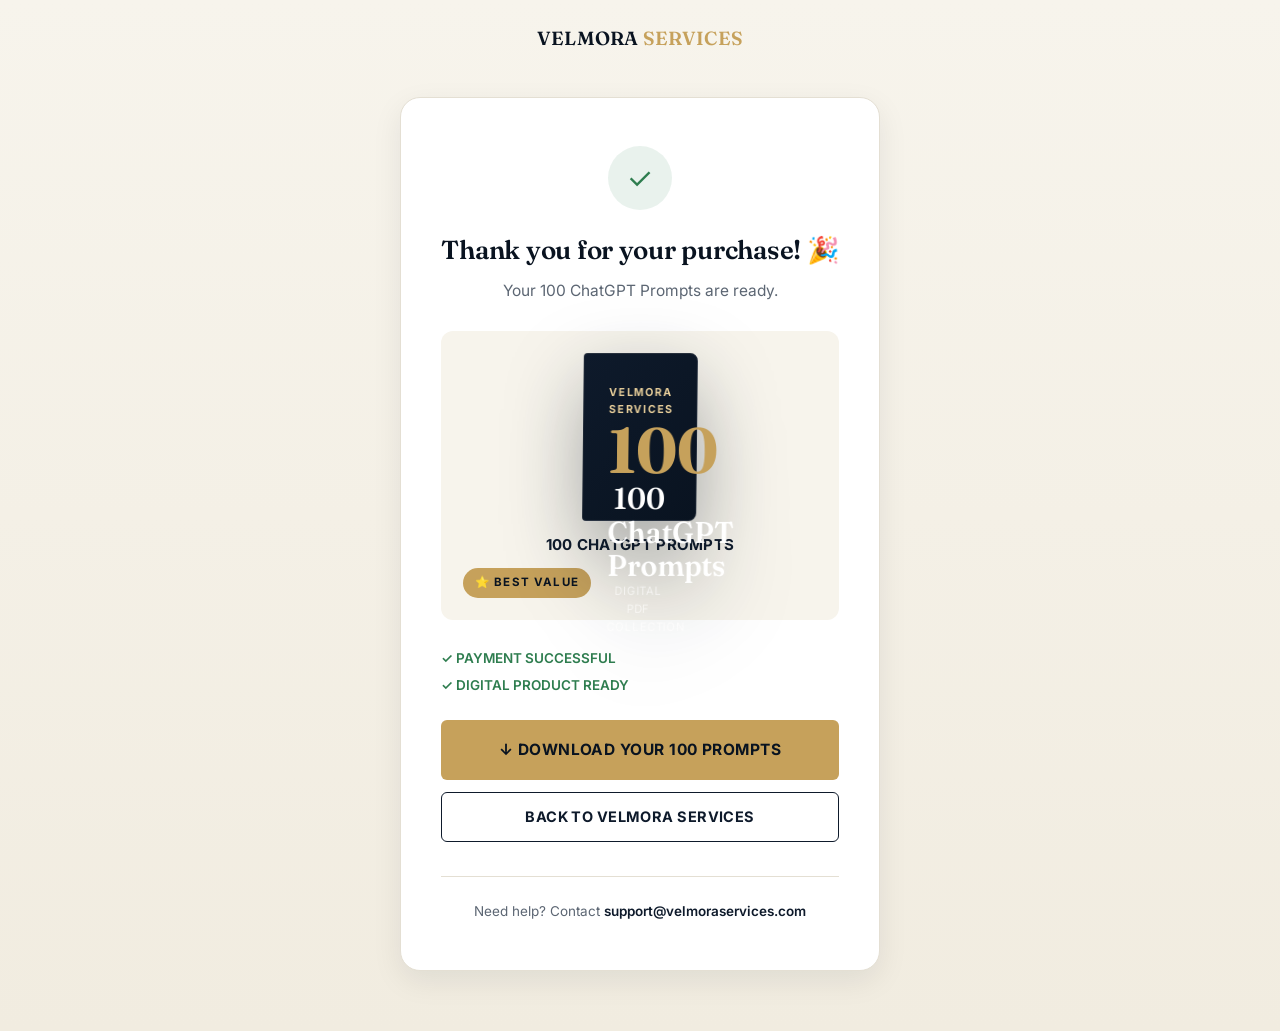
==== thankyou-100.html @ fbcaab59 "Add files via upload" ====
<!DOCTYPE html>
<html lang="en">
<head>
<meta charset="UTF-8">
<meta name="viewport" content="width=device-width, initial-scale=1.0">
<title>Thank You — 100 ChatGPT Prompts | Velmora Services</title>
<link rel="stylesheet" href="styles.css">
</head>
<body>
<div class="ty-wrap">
  <div class="ty-nav">
    <a href="index.html" class="logo">VELMORA <span>SERVICES</span></a>
  </div>
  <div class="ty-main">
    <div class="ty-card">
      <div class="ty-icon">✓</div>
      <h1>Thank you for your purchase! 🎉</h1>
      <p class="ty-sub">Your 100 ChatGPT Prompts are ready.</p>

      <div class="ty-product">
        <div data-book data-img="" data-title="100 ChatGPT Prompts" data-number="100"></div>
        <div class="ty-product-name">100 CHATGPT PROMPTS</div>
        <span class="p-badge gold">⭐ BEST VALUE</span>
      </div>

      <div class="ty-status">
        <div>✓ PAYMENT SUCCESSFUL</div>
        <div>✓ DIGITAL PRODUCT READY</div>
      </div>

      <a href="#" data-link="DOWNLOAD_100_URL" class="btn btn-gold btn-lg btn-block ty-download">↓ DOWNLOAD YOUR 100 PROMPTS</a>
      <a href="index.html" class="btn btn-outline btn-block ty-secondary">BACK TO VELMORA SERVICES</a>

      <div class="ty-support">
        Need help? Contact <a href="mailto:" data-support-mailto data-support-email></a>
      </div>
    </div>
  </div>
</div>

<script src="config.js"></script>
<script src="main.js"></script>
</body>
</html>
---- styles.css ----
@import url('https://fonts.googleapis.com/css2?family=Fraunces:opsz,wght@9..144,400;9..144,500;9..144,600;9..144,700&family=Inter:wght@400;500;600;700;800&display=swap');

:root{
  --navy: #0E1A2B;
  --navy-deep: #091320;
  --navy-soft: #16283F;
  --gold: #C6A15B;
  --gold-light: #E7CE9A;
  --cream: #F7F4EC;
  --white: #FFFFFF;
  --ink: #16202E;
  --ink-muted: #5C6673;
  --line: #E4DFD3;
  --success: #2E7D4F;
  --radius-s: 6px;
  --radius-m: 12px;
  --radius-l: 20px;
  --shadow-card: 0 10px 30px rgba(14,26,43,0.08);
  --shadow-card-hover: 0 18px 40px rgba(14,26,43,0.14);
  --shadow-deep: 0 24px 60px rgba(9,19,32,0.35);
}

*{box-sizing:border-box;}
html{scroll-behavior:smooth;}
body{
  margin:0;
  font-family:'Inter', -apple-system, BlinkMacSystemFont, sans-serif;
  color:var(--ink);
  background:var(--cream);
  line-height:1.55;
  -webkit-font-smoothing:antialiased;
}
img{max-width:100%;display:block;}
a{text-decoration:none;color:inherit;}
button{font-family:inherit;cursor:pointer;}
h1,h2,h3,h4{
  font-family:'Fraunces', serif;
  margin:0;
  color:var(--navy-deep);
  letter-spacing:-0.01em;
}
p{margin:0;}
.container{
  max-width:1180px;
  margin:0 auto;
  padding:0 24px;
}
.eyebrow{
  font-size:12.5px;
  font-weight:700;
  letter-spacing:0.14em;
  color:var(--gold);
}
.section{padding:96px 0;}
.section-tight{padding:56px 0;}
.section-title{
  font-size:clamp(28px,4vw,42px);
  font-weight:600;
  line-height:1.15;
}
.section-sub{
  color:var(--ink-muted);
  font-size:17px;
  max-width:560px;
  margin-top:14px;
}
.center{text-align:center;margin-left:auto;margin-right:auto;}

/* animations */
.reveal{opacity:0;transform:translateY(18px);transition:opacity .7s ease, transform .7s ease;}
.reveal.in{opacity:1;transform:translateY(0);}
@media (prefers-reduced-motion: reduce){
  .reveal{opacity:1;transform:none;transition:none;}
  html{scroll-behavior:auto;}
}

/* ============ ANNOUNCEMENT BAR ============ */
.announce{
  background:var(--navy-deep);
  color:var(--gold-light);
  text-align:center;
  font-size:13px;
  font-weight:600;
  letter-spacing:0.08em;
  padding:9px 16px;
}

/* ============ NAV ============ */
.nav{
  position:sticky;top:0;z-index:50;
  background:rgba(247,244,236,0.92);
  backdrop-filter:blur(10px);
  border-bottom:1px solid var(--line);
}
.nav-inner{
  max-width:1180px;margin:0 auto;padding:16px 24px;
  display:flex;align-items:center;justify-content:space-between;
}
.logo{
  font-family:'Fraunces',serif;
  font-weight:600;
  font-size:19px;
  color:var(--navy-deep);
  letter-spacing:0.01em;
}
.logo span{color:var(--gold);}
.nav-links{display:flex;gap:32px;list-style:none;margin:0;padding:0;}
.nav-links a{
  font-size:14.5px;font-weight:600;color:var(--navy);
  padding:6px 0;border-bottom:2px solid transparent;
  transition:border-color .2s ease, color .2s ease;
}
.nav-links a:hover{border-color:var(--gold);}
.btn{
  display:inline-flex;align-items:center;justify-content:center;gap:8px;
  padding:13px 26px;border-radius:var(--radius-s);
  font-weight:700;font-size:14.5px;letter-spacing:0.03em;
  border:1px solid transparent;transition:transform .15s ease, box-shadow .2s ease, background .2s ease;
}
.btn:active{transform:translateY(1px);}
.btn-gold{background:var(--gold);color:var(--navy-deep);}
.btn-gold:hover{background:var(--gold-light);box-shadow:0 8px 22px rgba(198,161,91,0.4);}
.btn-navy{background:var(--navy);color:var(--white);}
.btn-navy:hover{background:var(--navy-soft);}
.btn-outline{background:transparent;border-color:var(--navy);color:var(--navy);}
.btn-outline:hover{background:var(--navy);color:var(--white);}
.btn-block{width:100%;}
.btn-lg{padding:17px 30px;font-size:15.5px;}
.hamburger{display:none;flex-direction:column;gap:5px;background:none;border:none;padding:6px;}
.hamburger span{width:24px;height:2px;background:var(--navy);display:block;}
.mobile-menu{
  display:none;flex-direction:column;gap:2px;
  background:var(--white);border-top:1px solid var(--line);
  padding:8px 24px 18px;
}
.mobile-menu.open{display:flex;}
.mobile-menu a{padding:12px 0;font-weight:600;border-bottom:1px solid var(--line);}

/* ============ HERO ============ */
.hero{
  background:linear-gradient(180deg, var(--cream) 0%, var(--cream) 60%, #F1ECE0 100%);
  padding:72px 0 40px;
  overflow:hidden;
}
.hero-grid{
  display:grid;grid-template-columns:1.05fr 0.95fr;gap:60px;align-items:center;
}
.hero-label{font-size:13px;font-weight:700;letter-spacing:0.14em;color:var(--gold);margin-bottom:18px;}
.hero h1{
  font-size:clamp(34px,5.2vw,58px);
  font-weight:700;
  line-height:1.05;
}
.hero-sub{
  margin-top:20px;font-size:17.5px;color:var(--ink-muted);max-width:480px;
}
.hero-tags{
  margin-top:20px;font-size:12.5px;font-weight:700;letter-spacing:0.12em;color:var(--navy);
}
.hero-tags span{color:var(--line);margin:0 8px;}
.hero-ctas{display:flex;gap:14px;margin-top:32px;flex-wrap:wrap;}

.book-stage{
  position:relative;display:flex;justify-content:center;align-items:center;
  perspective:1400px;
}
.book{
  width:280px;height:392px;position:relative;
  transform:rotateY(-18deg) rotateX(2deg);
  transform-style:preserve-3d;
  filter:drop-shadow(0 30px 40px rgba(9,19,32,0.35));
  transition:transform .5s ease;
}
.book:hover{transform:rotateY(-10deg) rotateX(1deg);}
.book-cover{
  position:absolute;inset:0;border-radius:4px 8px 8px 4px;
  background:linear-gradient(135deg, var(--navy) 0%, var(--navy-deep) 100%);
  color:var(--white);
  display:flex;flex-direction:column;justify-content:space-between;
  padding:30px 26px;
  border:1px solid rgba(255,255,255,0.08);
}
.book-cover .bc-top{font-size:11px;letter-spacing:0.16em;font-weight:700;color:var(--gold-light);}
.book-cover .bc-title{font-family:'Fraunces',serif;font-size:30px;line-height:1.12;font-weight:600;}
.book-cover .bc-num{
  font-family:'Fraunces',serif;font-size:64px;font-weight:700;color:var(--gold);line-height:1;
}
.book-cover .bc-bottom{font-size:11.5px;letter-spacing:0.08em;color:rgba(255,255,255,0.6);}
.book-spine{
  position:absolute;left:-14px;top:0;bottom:0;width:14px;
  background:linear-gradient(90deg, #060C15, var(--navy-deep));
  transform:rotateY(90deg);transform-origin:right center;
  border-radius:4px 0 0 4px;
}
.book-pages{
  position:absolute;right:-6px;top:4px;bottom:4px;width:6px;
  background:repeating-linear-gradient(#EFEAE0,#EFEAE0 1px,#E0DACC 1px,#E0DACC 2px);
  transform:rotateY(90deg);transform-origin:left center;
}
.book img{
  position:absolute;inset:0;width:100%;height:100%;object-fit:cover;border-radius:4px 8px 8px 4px;
}

/* ============ COUNTDOWN ============ */
.countdown-section{
  background:var(--navy-deep);
  padding:52px 0;
  text-align:center;
}
.countdown-heading{
  color:var(--gold-light);font-size:13px;font-weight:700;letter-spacing:0.16em;margin-bottom:22px;
}
.countdown{
  display:flex;justify-content:center;gap:16px;flex-wrap:wrap;
}
.cd-block{
  background:rgba(255,255,255,0.05);
  border:1px solid rgba(198,161,91,0.3);
  border-radius:var(--radius-m);
  min-width:84px;padding:16px 10px;
}
.cd-num{font-family:'Fraunces',serif;font-size:36px;font-weight:600;color:var(--white);}
.cd-label{font-size:10.5px;letter-spacing:0.12em;color:rgba(255,255,255,0.55);font-weight:700;margin-top:4px;}
.cd-ended{color:var(--gold-light);font-size:20px;font-weight:700;letter-spacing:0.05em;}

/* ============ PRODUCT CARDS ============ */
.products-grid{
  display:grid;grid-template-columns:1fr 1fr;gap:28px;margin-top:52px;
}
.p-card{
  background:var(--white);
  border-radius:var(--radius-l);
  border:1px solid var(--line);
  padding:34px;
  box-shadow:var(--shadow-card);
  transition:box-shadow .25s ease, transform .25s ease;
  display:flex;flex-direction:column;
}
.p-card:hover{box-shadow:var(--shadow-card-hover);transform:translateY(-3px);}
.p-card.featured{
  border:2px solid var(--gold);
  background:linear-gradient(180deg,#FFFFFF 0%, #FDF9F0 100%);
  position:relative;
}
.p-badge{
  display:inline-block;font-size:11.5px;font-weight:700;letter-spacing:0.1em;
  padding:6px 12px;border-radius:999px;
  background:var(--navy);color:var(--white);
  align-self:flex-start;
}
.p-badge.gold{background:var(--gold);color:var(--navy-deep);}
.p-cover-wrap{
  display:flex;justify-content:center;margin:22px 0 24px;
}
.p-cover-wrap .book{width:150px;height:210px;transform:rotateY(-14deg);}
.p-name{font-size:22px;font-weight:600;margin-top:4px;}
.p-price{
  font-family:'Fraunces',serif;font-size:38px;font-weight:700;color:var(--navy-deep);margin-top:10px;
}
.p-price span{font-size:14px;color:var(--ink-muted);font-weight:500;font-family:'Inter',sans-serif;}
.p-desc{color:var(--ink-muted);font-size:15px;margin-top:12px;}
.p-benefits{list-style:none;padding:0;margin:22px 0;display:flex;flex-direction:column;gap:10px;}
.p-benefits li{font-size:14.5px;font-weight:600;color:var(--ink);display:flex;gap:9px;align-items:flex-start;}
.p-benefits li::before{content:"✓";color:var(--gold);font-weight:700;}
.p-highlight{
  background:var(--navy);color:var(--gold-light);font-size:12.5px;font-weight:700;
  letter-spacing:0.04em;padding:11px 14px;border-radius:var(--radius-s);text-align:center;margin-bottom:18px;
}
.p-card .btn{margin-top:auto;}

/* ============ COMPARISON TABLE ============ */
.compare-table-wrap{
  overflow-x:auto;margin-top:44px;
  border-radius:var(--radius-m);border:1px solid var(--line);
  background:var(--white);
}
table.compare{width:100%;border-collapse:collapse;min-width:520px;}
table.compare th, table.compare td{
  padding:16px 20px;text-align:center;border-bottom:1px solid var(--line);font-size:14.5px;
}
table.compare th:first-child, table.compare td:first-child{text-align:left;font-weight:600;color:var(--navy);}
table.compare thead th{
  background:var(--navy-deep);color:var(--white);font-weight:600;font-size:13.5px;letter-spacing:0.04em;
}
table.compare thead th:first-child{background:var(--navy-deep);}
table.compare tbody tr:last-child td{border-bottom:none;}
table.compare td.check{color:var(--success);font-weight:700;font-size:17px;}
table.compare td.star{color:var(--gold);font-weight:700;font-size:17px;}
table.compare td.dash{color:var(--ink-muted);}
.compare-callout{
  margin-top:34px;text-align:center;
  font-family:'Fraunces',serif;font-size:clamp(22px,3vw,30px);font-weight:600;color:var(--navy-deep);
  background:var(--gold-light);padding:26px;border-radius:var(--radius-m);
}

/* ============ WHATS INSIDE ============ */
.cat-grid{
  display:grid;grid-template-columns:repeat(4,1fr);gap:20px;margin-top:46px;
}
.cat-card{
  background:var(--white);border:1px solid var(--line);border-radius:var(--radius-m);
  padding:26px 22px;transition:box-shadow .2s ease, transform .2s ease;
}
.cat-card:hover{box-shadow:var(--shadow-card);transform:translateY(-2px);}
.cat-icon{
  width:42px;height:42px;border-radius:10px;background:var(--navy);
  display:flex;align-items:center;justify-content:center;color:var(--gold-light);font-weight:700;font-size:15px;
  margin-bottom:14px;font-family:'Fraunces',serif;
}
.cat-card h4{font-size:16.5px;font-weight:600;}
.cat-card p{color:var(--ink-muted);font-size:13.8px;margin-top:8px;}

/* ============ PREVIEW ============ */
.preview-grid{
  display:grid;grid-template-columns:1fr 1fr;gap:32px;margin-top:46px;
}
.preview-col{text-align:center;}
.preview-col .book{width:200px;height:280px;margin:0 auto;}
.preview-caption{margin-top:16px;font-size:14px;color:var(--ink-muted);font-style:italic;}
.preview-name{margin-top:18px;font-weight:700;font-size:15px;color:var(--navy);letter-spacing:0.03em;}

/* ============ WHY FORMAT ============ */
.why-block{
  display:grid;grid-template-columns:0.9fr 1.1fr;gap:56px;align-items:center;
}
.why-copy p{color:var(--ink-muted);font-size:16.5px;margin-top:16px;}
.why-visual{
  background:var(--navy-deep);border-radius:var(--radius-l);padding:44px;color:var(--white);
}
.why-visual .line{
  border-bottom:1px dashed rgba(255,255,255,0.15);padding:14px 0;font-size:14.5px;color:rgba(255,255,255,0.75);
}
.why-visual .line:last-child{border-bottom:none;}
.why-visual .line b{color:var(--gold-light);}

/* ============ HOW IT WORKS ============ */
.steps-grid{
  display:grid;grid-template-columns:repeat(3,1fr);gap:28px;margin-top:48px;
}
.step-card{
  background:var(--white);border:1px solid var(--line);border-radius:var(--radius-m);padding:30px 26px;
}
.step-num{
  font-family:'Fraunces',serif;font-size:34px;font-weight:700;color:var(--gold);
}
.step-card h4{margin-top:12px;font-size:17px;font-weight:600;}
.step-card p{margin-top:8px;color:var(--ink-muted);font-size:14.5px;}

/* ============ WHO ============ */
.who-grid{
  display:grid;grid-template-columns:repeat(4,1fr);gap:16px;margin-top:44px;
}
.who-card{
  background:var(--white);border:1px solid var(--line);border-radius:var(--radius-m);
  padding:20px;text-align:center;font-weight:600;font-size:14.5px;color:var(--navy);
}

/* ============ FINAL PRICING ============ */
.pricing-final{
  display:grid;grid-template-columns:1fr 1.15fr;gap:28px;margin-top:50px;align-items:stretch;
}
.price-box{
  background:var(--white);border:1px solid var(--line);border-radius:var(--radius-l);
  padding:38px;text-align:center;display:flex;flex-direction:column;
}
.price-box.dominant{
  background:var(--navy-deep);border:2px solid var(--gold);color:var(--white);
  box-shadow:var(--shadow-deep);
}
.price-box h3{font-size:19px;font-weight:600;}
.price-box.dominant h3{color:var(--white);}
.price-tag{font-family:'Fraunces',serif;font-size:46px;font-weight:700;margin:16px 0 6px;color:var(--navy-deep);}
.price-box.dominant .price-tag{color:var(--gold-light);}
.price-note{color:var(--ink-muted);font-size:14px;}
.price-box.dominant .price-note{color:rgba(255,255,255,0.7);}
.price-badge{
  display:inline-block;margin-bottom:12px;font-size:12px;font-weight:700;letter-spacing:0.08em;
  color:var(--gold);
}
.price-box.dominant .price-badge{color:var(--gold-light);}
.price-extra{
  margin:18px 0;font-size:13px;font-weight:700;letter-spacing:0.03em;
  background:rgba(198,161,91,0.15);color:var(--gold);padding:10px;border-radius:var(--radius-s);
}
.price-box.dominant .price-extra{background:rgba(231,206,154,0.15);color:var(--gold-light);}
.price-box .btn{margin-top:auto;}

/* ============ FAQ ============ */
.faq-list{max-width:760px;margin:44px auto 0;}
.faq-item{border-bottom:1px solid var(--line);}
.faq-q{
  width:100%;text-align:left;background:none;border:none;padding:22px 4px;
  display:flex;justify-content:space-between;align-items:center;gap:16px;
  font-size:16.5px;font-weight:600;color:var(--navy-deep);font-family:'Fraunces',serif;
}
.faq-q .plus{font-size:20px;color:var(--gold);transition:transform .25s ease;flex-shrink:0;}
.faq-item.open .plus{transform:rotate(45deg);}
.faq-a{
  max-height:0;overflow:hidden;transition:max-height .3s ease;
  color:var(--ink-muted);font-size:15px;padding:0 4px;
}
.faq-item.open .faq-a{max-height:220px;padding-bottom:20px;}

/* ============ FINAL CTA ============ */
.final-cta{
  background:linear-gradient(135deg, var(--navy-deep) 0%, var(--navy) 100%);
  color:var(--white);text-align:center;padding:96px 0;
}
.final-cta h2{color:var(--white);font-size:clamp(28px,4.4vw,44px);}
.final-cta p{color:rgba(255,255,255,0.75);margin-top:16px;font-size:17px;max-width:520px;margin-left:auto;margin-right:auto;}
.final-ctas{display:flex;justify-content:center;gap:16px;margin-top:36px;flex-wrap:wrap;}
.final-note{margin-top:22px;font-size:13px;letter-spacing:0.05em;font-weight:700;color:var(--gold-light);}

/* ============ FOOTER ============ */
.footer{background:var(--navy-deep);color:rgba(255,255,255,0.65);padding:56px 0 30px;}
.footer-top{
  display:flex;justify-content:space-between;flex-wrap:wrap;gap:32px;padding-bottom:36px;
  border-bottom:1px solid rgba(255,255,255,0.1);
}
.footer-logo{font-family:'Fraunces',serif;font-size:19px;font-weight:600;color:var(--white);}
.footer-logo span{color:var(--gold);}
.footer-tag{margin-top:8px;font-size:13px;letter-spacing:0.08em;color:rgba(255,255,255,0.5);}
.footer-links{display:flex;gap:40px;flex-wrap:wrap;}
.footer-col h5{color:var(--white);font-size:13px;letter-spacing:0.08em;margin-bottom:14px;}
.footer-col a{display:block;font-size:14px;padding:5px 0;color:rgba(255,255,255,0.6);}
.footer-col a:hover{color:var(--gold-light);}
.footer-bottom{padding-top:22px;font-size:12.5px;text-align:center;color:rgba(255,255,255,0.4);}

/* ============ THANK YOU PAGE ============ */
.ty-wrap{
  min-height:100vh;background:linear-gradient(180deg,var(--cream) 0%, #F1ECE0 100%);
  display:flex;flex-direction:column;
}
.ty-nav{padding:24px 0;text-align:center;}
.ty-main{flex:1;display:flex;align-items:center;justify-content:center;padding:20px 24px 60px;}
.ty-card{
  background:var(--white);border-radius:var(--radius-l);box-shadow:var(--shadow-card);
  max-width:480px;width:100%;padding:48px 40px;text-align:center;border:1px solid var(--line);
}
.ty-icon{
  width:64px;height:64px;border-radius:50%;background:rgba(46,125,79,0.1);
  display:flex;align-items:center;justify-content:center;margin:0 auto 20px;font-size:30px;color:var(--success);
}
.ty-card h1{font-size:26px;font-weight:600;}
.ty-sub{margin-top:8px;color:var(--ink-muted);font-size:15.5px;}
.ty-product{
  margin:28px 0;padding:22px;background:var(--cream);border-radius:var(--radius-m);
  display:flex;flex-direction:column;align-items:center;gap:12px;
}
.ty-product .book{width:120px;height:168px;}
.ty-product-name{font-weight:700;font-size:15px;color:var(--navy);letter-spacing:0.02em;}
.ty-status{display:flex;flex-direction:column;gap:6px;margin:18px 0;text-align:left;}
.ty-status div{font-size:13.5px;font-weight:600;color:var(--success);display:flex;gap:8px;align-items:center;}
.ty-download{margin-top:6px;}
.ty-secondary{margin-top:12px;}
.ty-support{
  margin-top:34px;padding-top:24px;border-top:1px solid var(--line);font-size:13.5px;color:var(--ink-muted);
}
.ty-support a{color:var(--navy);font-weight:600;}

/* ============ RESPONSIVE ============ */
@media (max-width: 980px){
  .hero-grid{grid-template-columns:1fr;text-align:center;}
  .hero-sub{margin-left:auto;margin-right:auto;}
  .hero-ctas{justify-content:center;}
  .book-stage{margin-top:36px;}
  .products-grid{grid-template-columns:1fr;}
  .cat-grid{grid-template-columns:repeat(2,1fr);}
  .preview-grid{grid-template-columns:1fr;}
  .why-block{grid-template-columns:1fr;}
  .steps-grid{grid-template-columns:1fr;}
  .who-grid{grid-template-columns:repeat(2,1fr);}
  .pricing-final{grid-template-columns:1fr;}
  .footer-top{flex-direction:column;}
}
@media (max-width: 640px){
  .nav-links{display:none;}
  .nav .btn-gold{display:none;}
  .hamburger{display:flex;}
  .section{padding:64px 0;}
  .hero{padding:44px 0 28px;}
  .cd-block{min-width:64px;padding:12px 6px;}
  .cd-num{font-size:26px;}
  .cat-grid{grid-template-columns:1fr;}
  .who-grid{grid-template-columns:1fr 1fr;}
  .btn{width:100%;}
  .hero-ctas{flex-direction:column;}
  .final-ctas{flex-direction:column;}
  table.compare{min-width:460px;}
}
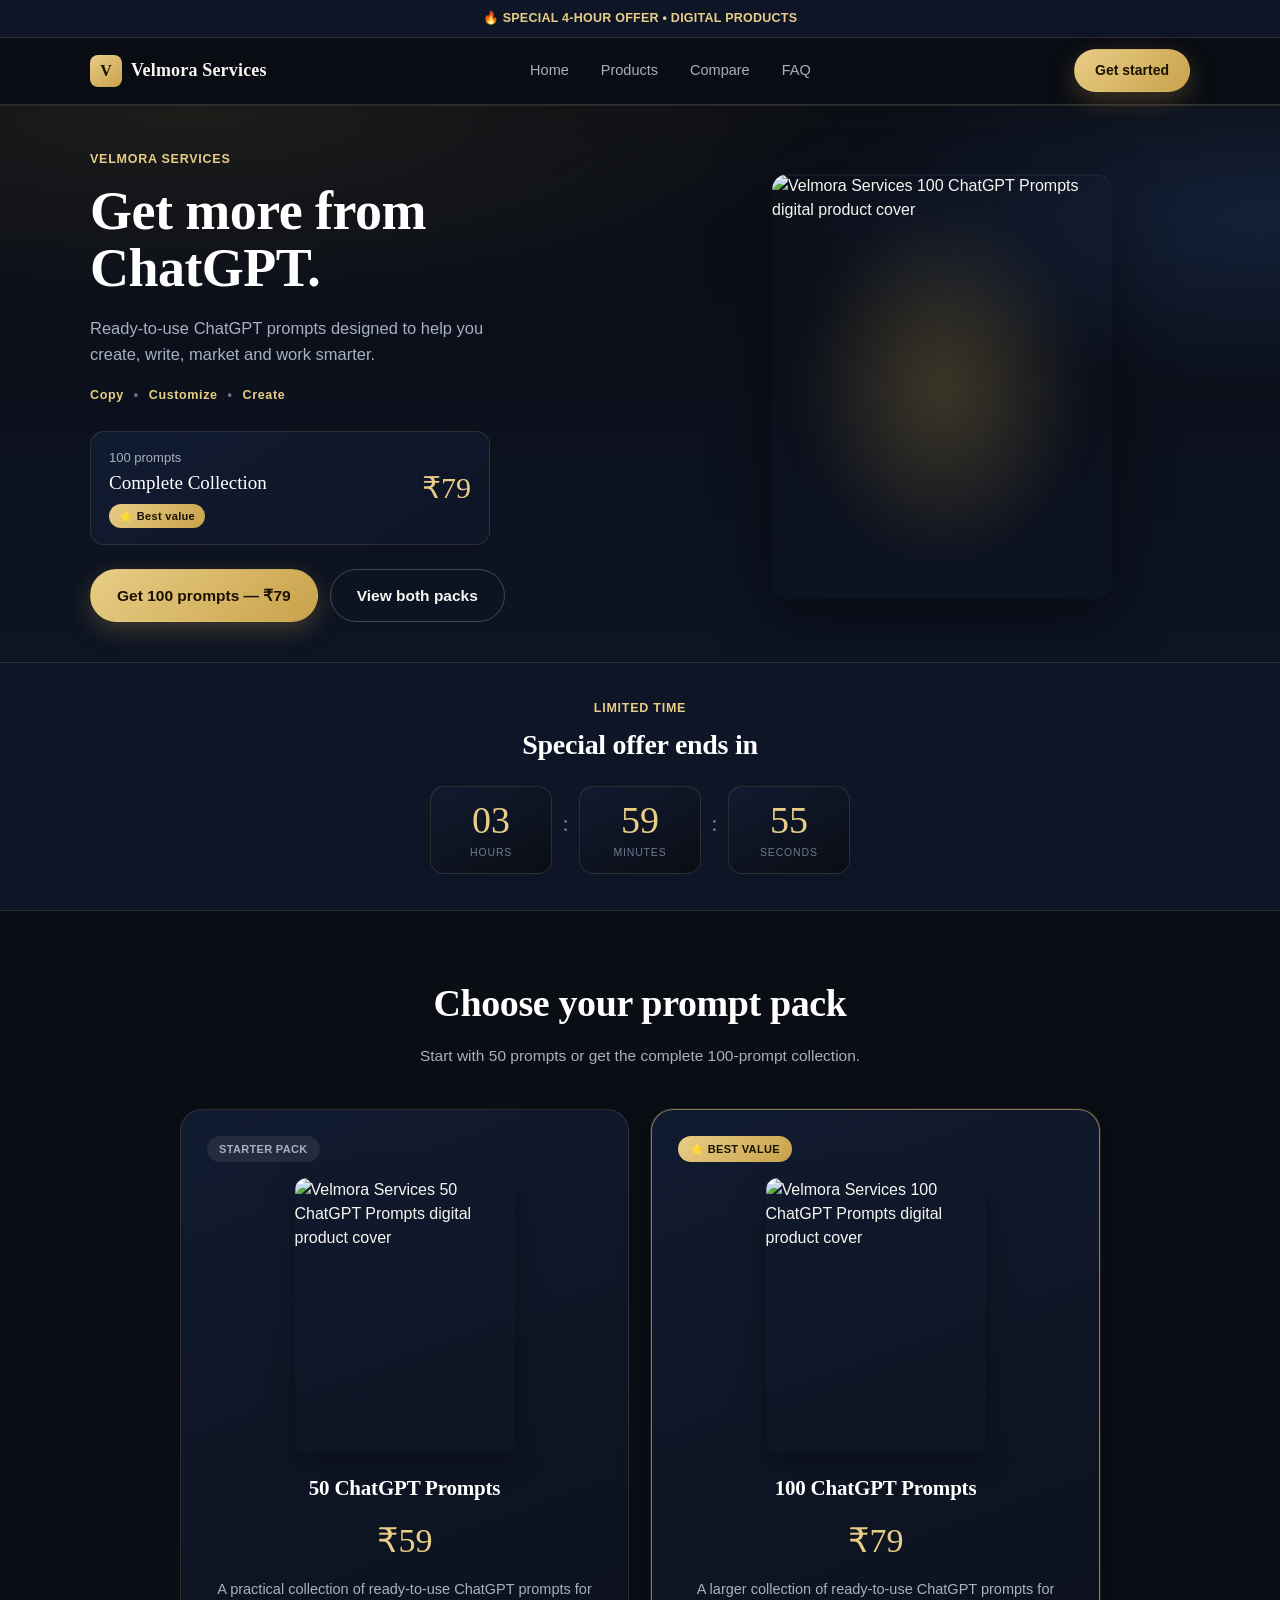
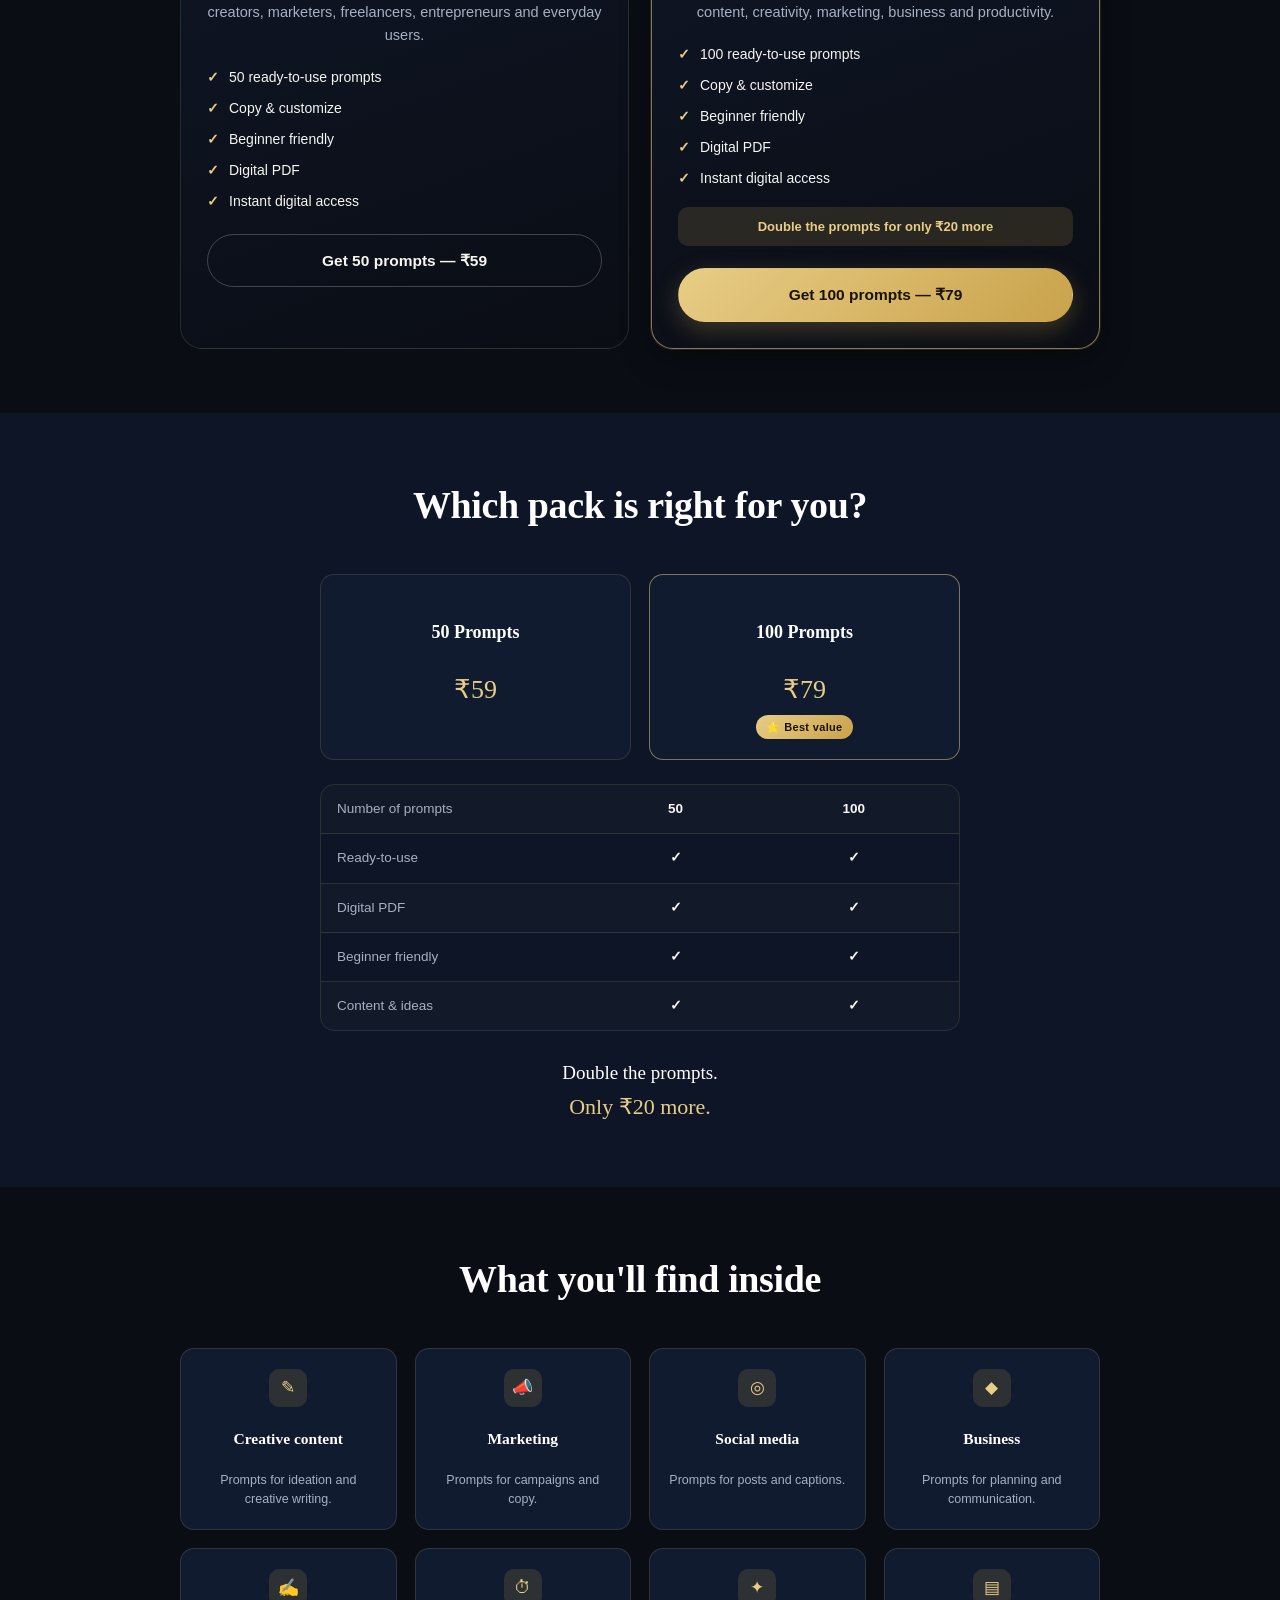
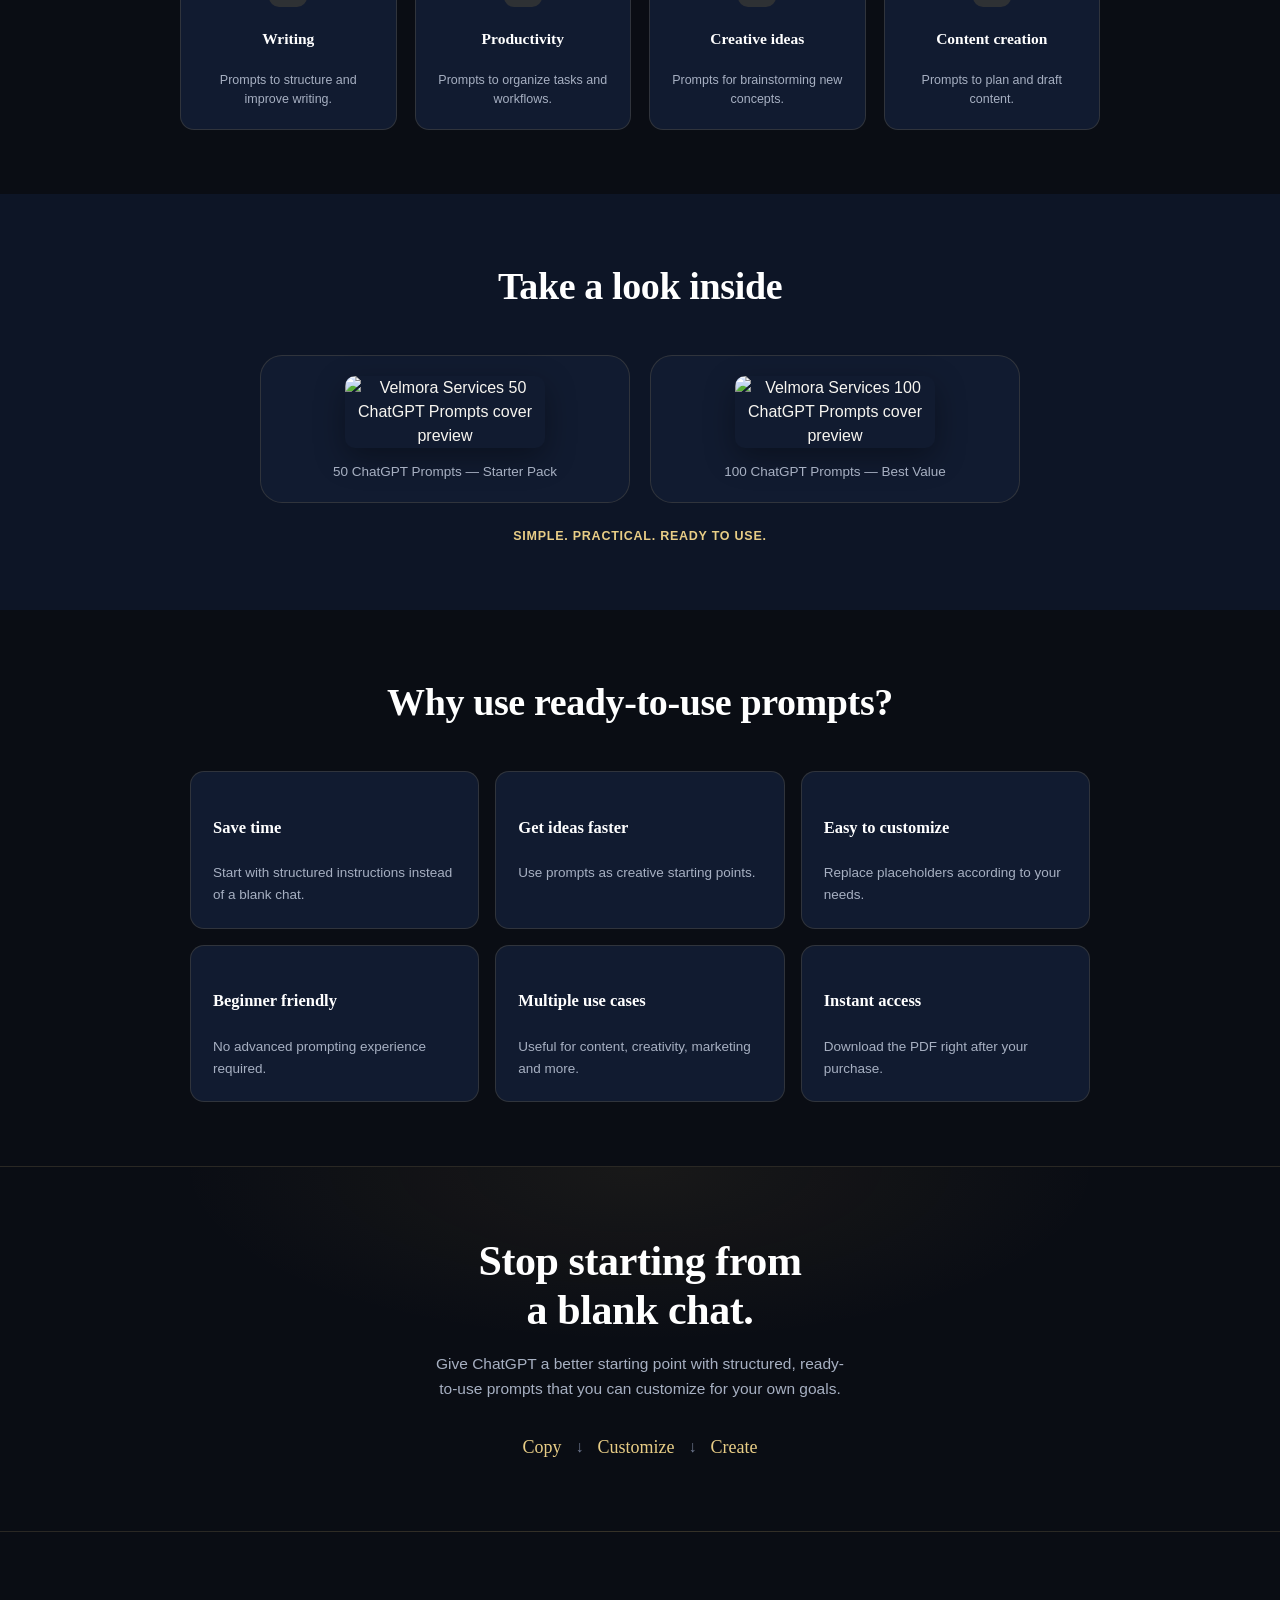
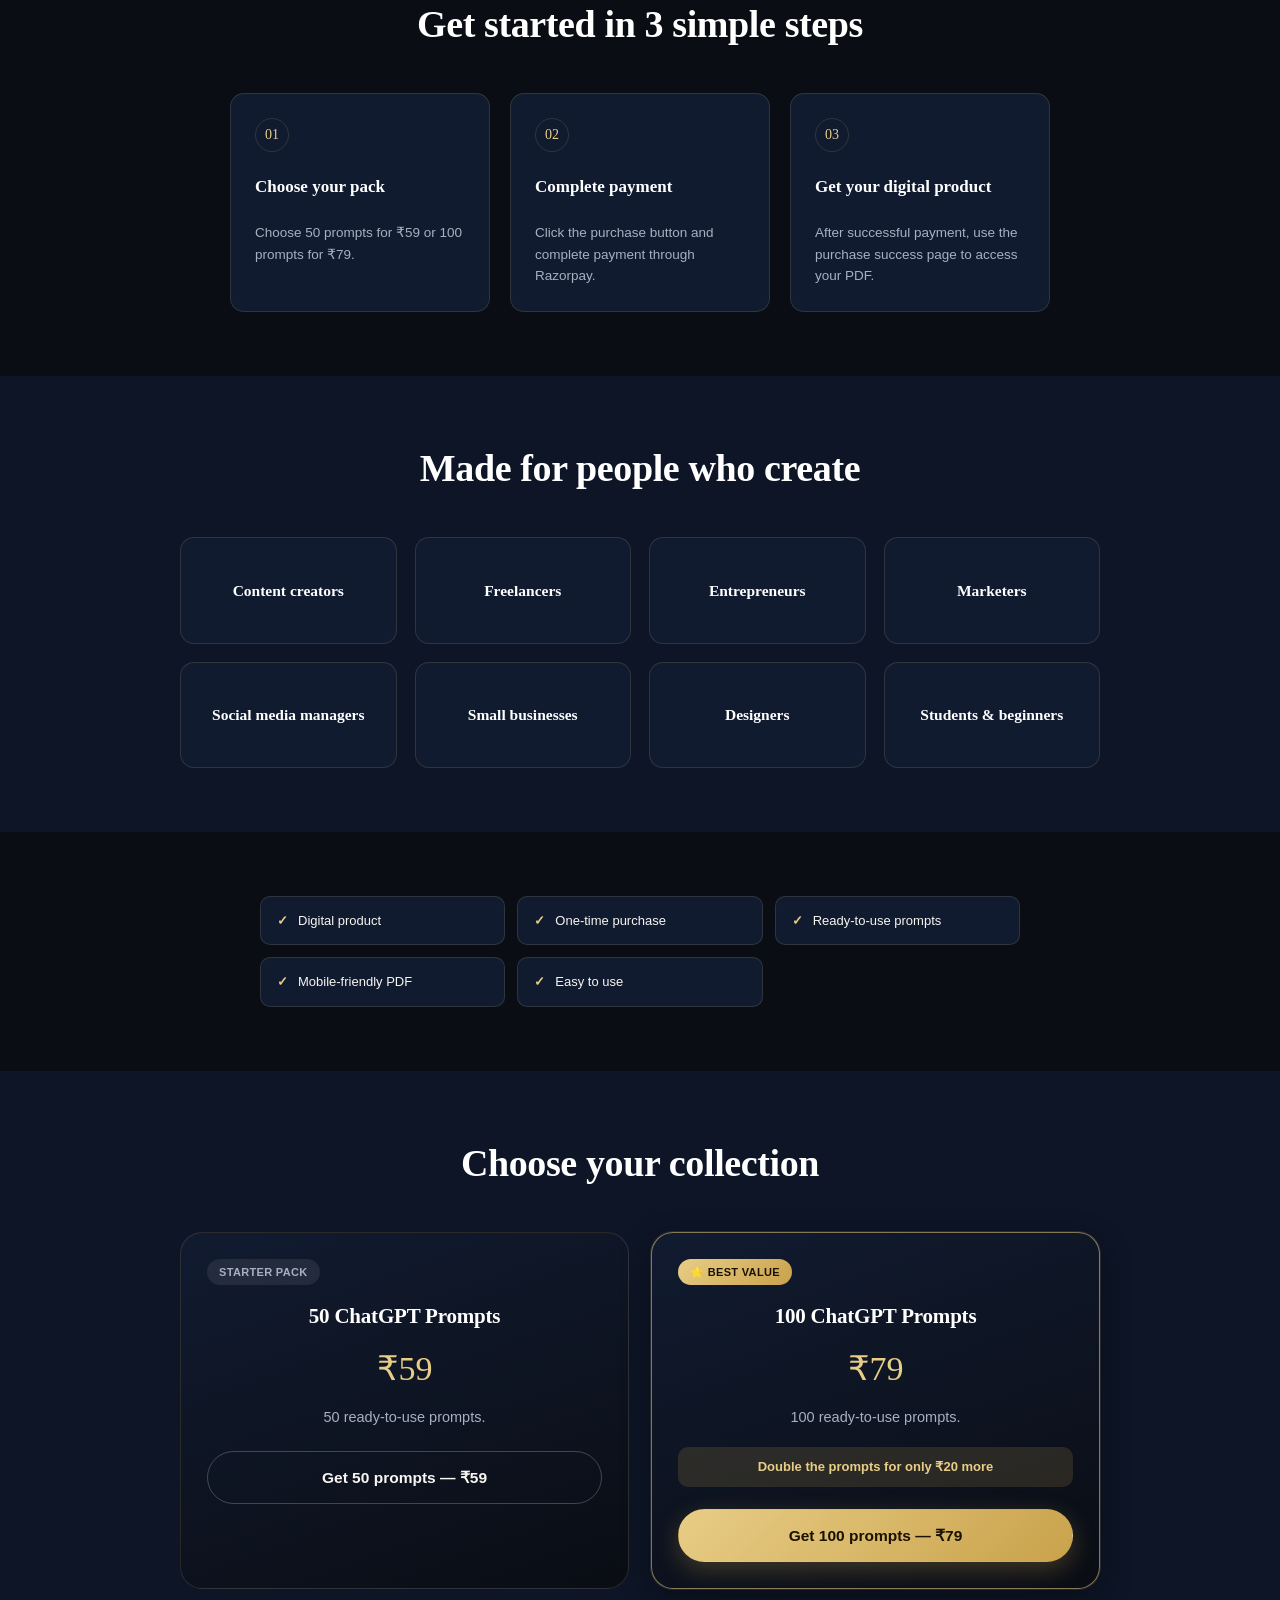
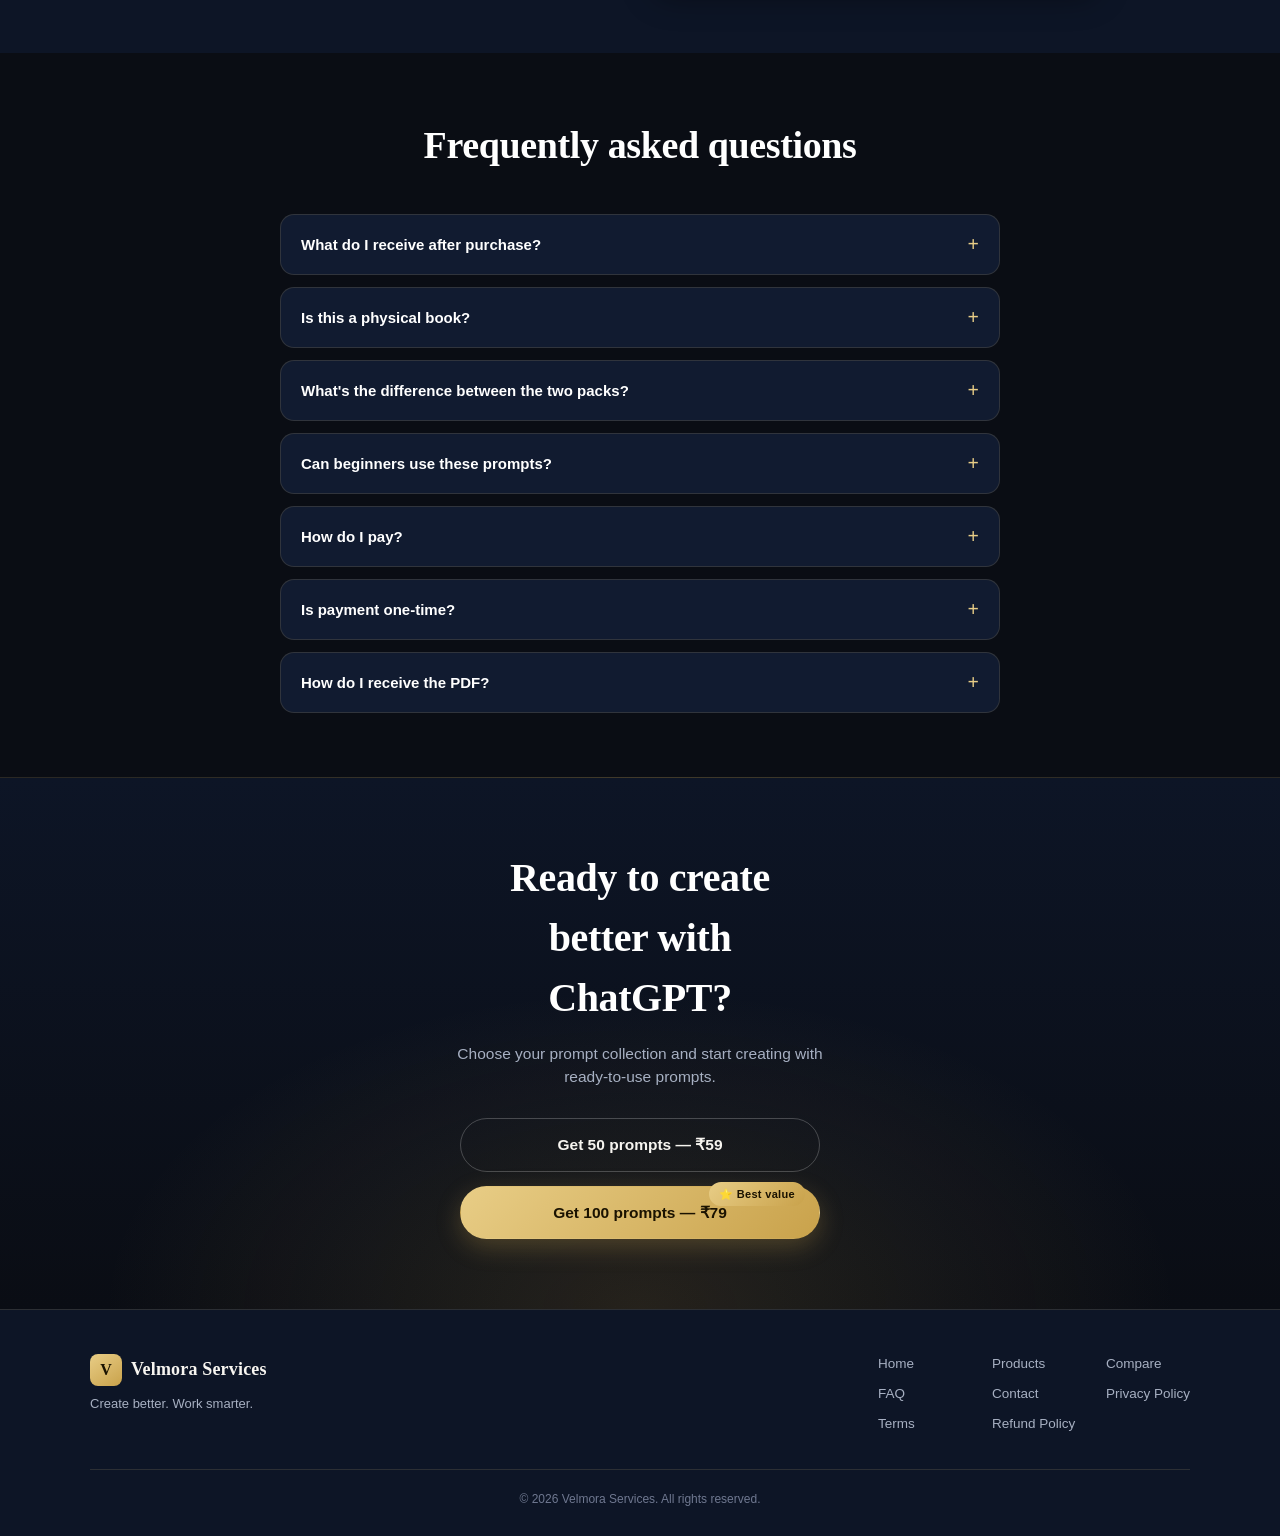
==== commit 6d591881: "Add files via upload" ====
--- a/thankyou-100.html
+++ b/thankyou-100.html
@@ -2,43 +2,209 @@
 <html lang="en">
 <head>
 <meta charset="UTF-8">
-<meta name="viewport" content="width=device-width, initial-scale=1.0">
+<meta name="viewport" content="width=device-width, initial-scale=1.0, viewport-fit=cover">
 <title>Thank You — 100 ChatGPT Prompts | Velmora Services</title>
-<link rel="stylesheet" href="styles.css">
+<meta name="description" content="Thank you for your purchase of 100 ChatGPT Prompts from Velmora Services. Download your PDF below.">
+<meta name="robots" content="noindex">
+<style>
+:root{
+  --ink:#0a0d14; --navy:#0d1526; --navy-2:#111b30; --paper:#f7f5f0;
+  --gold:#c9a24b; --gold-2:#e8cd86; --line: rgba(232,205,134,.14);
+  --white:#ffffff; --muted:#a7b0c2; --muted-2:#6f7890;
+  --serif: "Iowan Old Style","Palatino Linotype",Palatino,Georgia,"Times New Roman",serif;
+  --sans: -apple-system,BlinkMacSystemFont,"Segoe UI",Inter,Roboto,Helvetica,Arial,sans-serif;
+  --r-lg:22px; --r-md:14px;
+  --shadow-1: 0 10px 30px rgba(0,0,0,.35);
+}
+*{box-sizing:border-box;}
+html{-webkit-text-size-adjust:100%;}
+body{
+  margin:0;
+  background:radial-gradient(80% 50% at 50% 0%, rgba(201,162,75,.10), transparent 60%), var(--ink);
+  color:var(--paper); font-family:var(--sans); line-height:1.5; min-height:100vh;
+  -webkit-font-smoothing:antialiased;
+  opacity:0; transition:opacity .25s ease;
+}
+body.ready{ opacity:1; }
+img{max-width:100%;display:block;}
+a{color:inherit;text-decoration:none;}
+.container{ width:100%; max-width:640px; margin:0 auto; padding:0 20px; }
+h1,h2,h3{ font-family:var(--serif); font-weight:600; margin:0; }
+
+.brand{
+  display:flex; align-items:center; justify-content:center; gap:9px;
+  font-family:var(--serif); font-size:17px; font-weight:600; padding:22px 0 0;
+}
+.brand-mark{
+  width:30px;height:30px;border-radius:8px;
+  background:linear-gradient(145deg,var(--gold-2),var(--gold));
+  display:flex;align-items:center;justify-content:center;
+  color:#1a1200; font-family:var(--serif); font-weight:700; font-size:15px;
+}
+
+.hero-success{ text-align:center; padding:36px 0 8px; }
+
+.success-icon{
+  width:84px;height:84px; margin:0 auto 22px; border-radius:50%;
+  background:linear-gradient(145deg,var(--gold-2),var(--gold));
+  display:flex;align-items:center;justify-content:center;
+  box-shadow:0 10px 30px rgba(201,162,75,.35);
+  transform:scale(0);
+  animation:pop .45s cubic-bezier(.2,1.4,.4,1) .1s forwards;
+}
+@keyframes pop{ to{ transform:scale(1); } }
+.success-icon svg{ width:40px; height:40px; }
+.success-icon .check-path{
+  stroke-dasharray:28; stroke-dashoffset:28;
+  animation:draw .4s ease .45s forwards;
+}
+@keyframes draw{ to{ stroke-dashoffset:0; } }
+
+.hero-success h1{ font-size:clamp(26px,7vw,36px); color:var(--white); }
+.hero-success p{ margin-top:12px; color:var(--muted); font-size:15.5px; }
+
+.status-row{ display:flex; flex-direction:column; gap:10px; max-width:360px; margin:26px auto 0; }
+@media(min-width:480px){ .status-row{ flex-direction:row; } }
+.status-chip{
+  flex:1; display:flex; align-items:center; justify-content:center; gap:8px;
+  border:1px solid var(--line); background:var(--navy-2); border-radius:100px;
+  padding:10px 16px; font-size:12.5px; font-weight:600; color:var(--paper);
+}
+.status-chip .tick{ color:var(--gold-2); }
+
+.product-panel{
+  margin-top:44px;
+  background:linear-gradient(160deg,var(--navy-2),var(--ink));
+  border:1px solid var(--line); border-radius:var(--r-lg);
+  padding:28px 24px; text-align:center;
+}
+.product-panel .pack-badge{
+  display:inline-flex; align-items:center; gap:5px;
+  font-size:11px; font-weight:700; letter-spacing:.03em;
+  color:var(--muted); background:rgba(255,255,255,.08);
+  padding:4px 12px; border-radius:100px; margin-bottom:14px;
+}
+.product-panel .pack-badge.best{
+  color:#1a1200;
+  background:linear-gradient(135deg,var(--gold-2),var(--gold));
+}
+.product-panel img{ width:100%; max-width:220px; margin:0 auto 20px; border-radius:12px; box-shadow:var(--shadow-1); }
+.product-panel h2{ font-size:21px; color:var(--white); }
+
+.download-btn{
+  display:flex; align-items:center; justify-content:center; gap:10px;
+  width:100%; min-height:56px; margin-top:22px; border-radius:100px;
+  background:linear-gradient(135deg,var(--gold-2),var(--gold)); color:#1a1200;
+  font-weight:700; font-size:16px; box-shadow:0 10px 30px rgba(201,162,75,.35);
+  transition:transform .15s ease;
+}
+.download-btn:active{ transform:scale(.98); }
+
+.divider{ text-align:center; color:var(--muted-2); font-size:12px; letter-spacing:.06em; margin:36px 0 20px; }
+
+.support-panel{
+  border:1px solid var(--line); border-radius:var(--r-md); background:var(--navy-2);
+  padding:22px; text-align:center; margin-bottom:60px;
+}
+.support-panel h3{ font-size:16px; color:var(--white); }
+.support-panel p{ margin-top:8px; font-size:13.5px; color:var(--muted); }
+.support-panel a.support-link{
+  display:inline-block; margin-top:12px; font-size:14px; color:var(--gold-2);
+  font-weight:600; border-bottom:1px solid var(--line); padding-bottom:2px;
+}
+
+.back-home{ display:block; text-align:center; font-size:13px; color:var(--muted-2); margin-bottom:34px; }
+.back-home:hover{ color:var(--gold-2); }
+
+@media (prefers-reduced-motion: reduce){
+  .success-icon{ animation:none; transform:scale(1); }
+  .check-path{ animation:none; stroke-dashoffset:0; }
+}
+a:focus-visible, button:focus-visible{ outline:2px solid var(--gold-2); outline-offset:2px; }
+</style>
 </head>
 <body>
-<div class="ty-wrap">
-  <div class="ty-nav">
-    <a href="index.html" class="logo">VELMORA <span>SERVICES</span></a>
-  </div>
-  <div class="ty-main">
-    <div class="ty-card">
-      <div class="ty-icon">✓</div>
-      <h1>Thank you for your purchase! 🎉</h1>
-      <p class="ty-sub">Your 100 ChatGPT Prompts are ready.</p>
-
-      <div class="ty-product">
-        <div data-book data-img="" data-title="100 ChatGPT Prompts" data-number="100"></div>
-        <div class="ty-product-name">100 CHATGPT PROMPTS</div>
-        <span class="p-badge gold">⭐ BEST VALUE</span>
-      </div>
-
-      <div class="ty-status">
-        <div>✓ PAYMENT SUCCESSFUL</div>
-        <div>✓ DIGITAL PRODUCT READY</div>
-      </div>
-
-      <a href="#" data-link="DOWNLOAD_100_URL" class="btn btn-gold btn-lg btn-block ty-download">↓ DOWNLOAD YOUR 100 PROMPTS</a>
-      <a href="index.html" class="btn btn-outline btn-block ty-secondary">BACK TO VELMORA SERVICES</a>
-
-      <div class="ty-support">
-        Need help? Contact <a href="mailto:" data-support-mailto data-support-email></a>
-      </div>
+
+<div class="brand"><span class="brand-mark">V</span>Velmora Services</div>
+
+<div class="container">
+
+  <div class="hero-success">
+    <div class="success-icon">
+      <svg viewBox="0 0 24 24" fill="none" xmlns="http://www.w3.org/2000/svg">
+        <path class="check-path" d="M5 13L9.5 17.5L19 7" stroke="#1a1200" stroke-width="2.6" stroke-linecap="round" stroke-linejoin="round"/>
+      </svg>
+    </div>
+    <h1>Thank you for your purchase! 🎉</h1>
+    <p>Your digital product is ready.</p>
+
+    <div class="status-row">
+      <div class="status-chip"><span class="tick">✓</span> Payment successful</div>
+      <div class="status-chip"><span class="tick">✓</span> Digital product ready</div>
     </div>
   </div>
+
+  <div class="product-panel">
+    <span class="pack-badge best">⭐ BEST VALUE</span>
+    <h2>100 ChatGPT Prompts</h2>
+    <img src="https://i.ibb.co/dw4zyyV2/file-0000000004848211993ea6d20fd5624e.png" alt="Velmora Services 100 ChatGPT Prompts digital product cover" loading="lazy">
+    <a href="#" id="download100" class="download-btn">↓ Download your 100 prompts</a>
+  </div>
+
+  <div class="divider">NEED HELP?</div>
+
+  <div class="support-panel">
+    <h3>We're here for you</h3>
+    <p>If you have any questions about your order, contact Velmora Services support.</p>
+    <a href="#" id="supportLink" class="support-link">Email support</a>
+  </div>
+
+  <a href="index.html" class="back-home">← Back to Velmora Services</a>
+
 </div>
 
-<script src="config.js"></script>
-<script src="main.js"></script>
+<script>
+(function(){
+  "use strict";
+
+  var DOWNLOAD_100_URL = "YOUR_100_PDF_DOWNLOAD_URL";
+  var SUPPORT_EMAIL   = "YOUR_SUPPORT_EMAIL";
+  var HOME_URL         = "index.html";
+
+  /* Direct-access guard: only show this page if the visitor was
+     sent here from a buy click on index.html within the last
+     30 minutes. Presentation-layer only — real payment
+     verification must happen via Razorpay/your backend. */
+  var FLAG_KEY = "velmora_checkout_intent";
+  var FLAG_MAX_AGE_MS = 30 * 60 * 1000;
+  var EXPECTED_PACK = "100";
+
+  function hasValidIntent(){
+    try{
+      var raw = sessionStorage.getItem(FLAG_KEY);
+      if(!raw) return false;
+      var data = JSON.parse(raw);
+      if(!data || !data.ts || !data.pack) return false;
+      if(Date.now() - data.ts > FLAG_MAX_AGE_MS) return false;
+      if(data.pack !== EXPECTED_PACK) return false;
+      return true;
+    }catch(e){
+      return false;
+    }
+  }
+
+  if(!hasValidIntent()){
+    window.location.replace(HOME_URL);
+    return;
+  }
+
+  document.getElementById('download100').setAttribute('href', DOWNLOAD_100_URL);
+  document.getElementById('supportLink').setAttribute('href', 'mailto:' + SUPPORT_EMAIL);
+  document.getElementById('supportLink').textContent = SUPPORT_EMAIL;
+
+  document.body.classList.add('ready');
+})();
+</script>
+
 </body>
 </html>
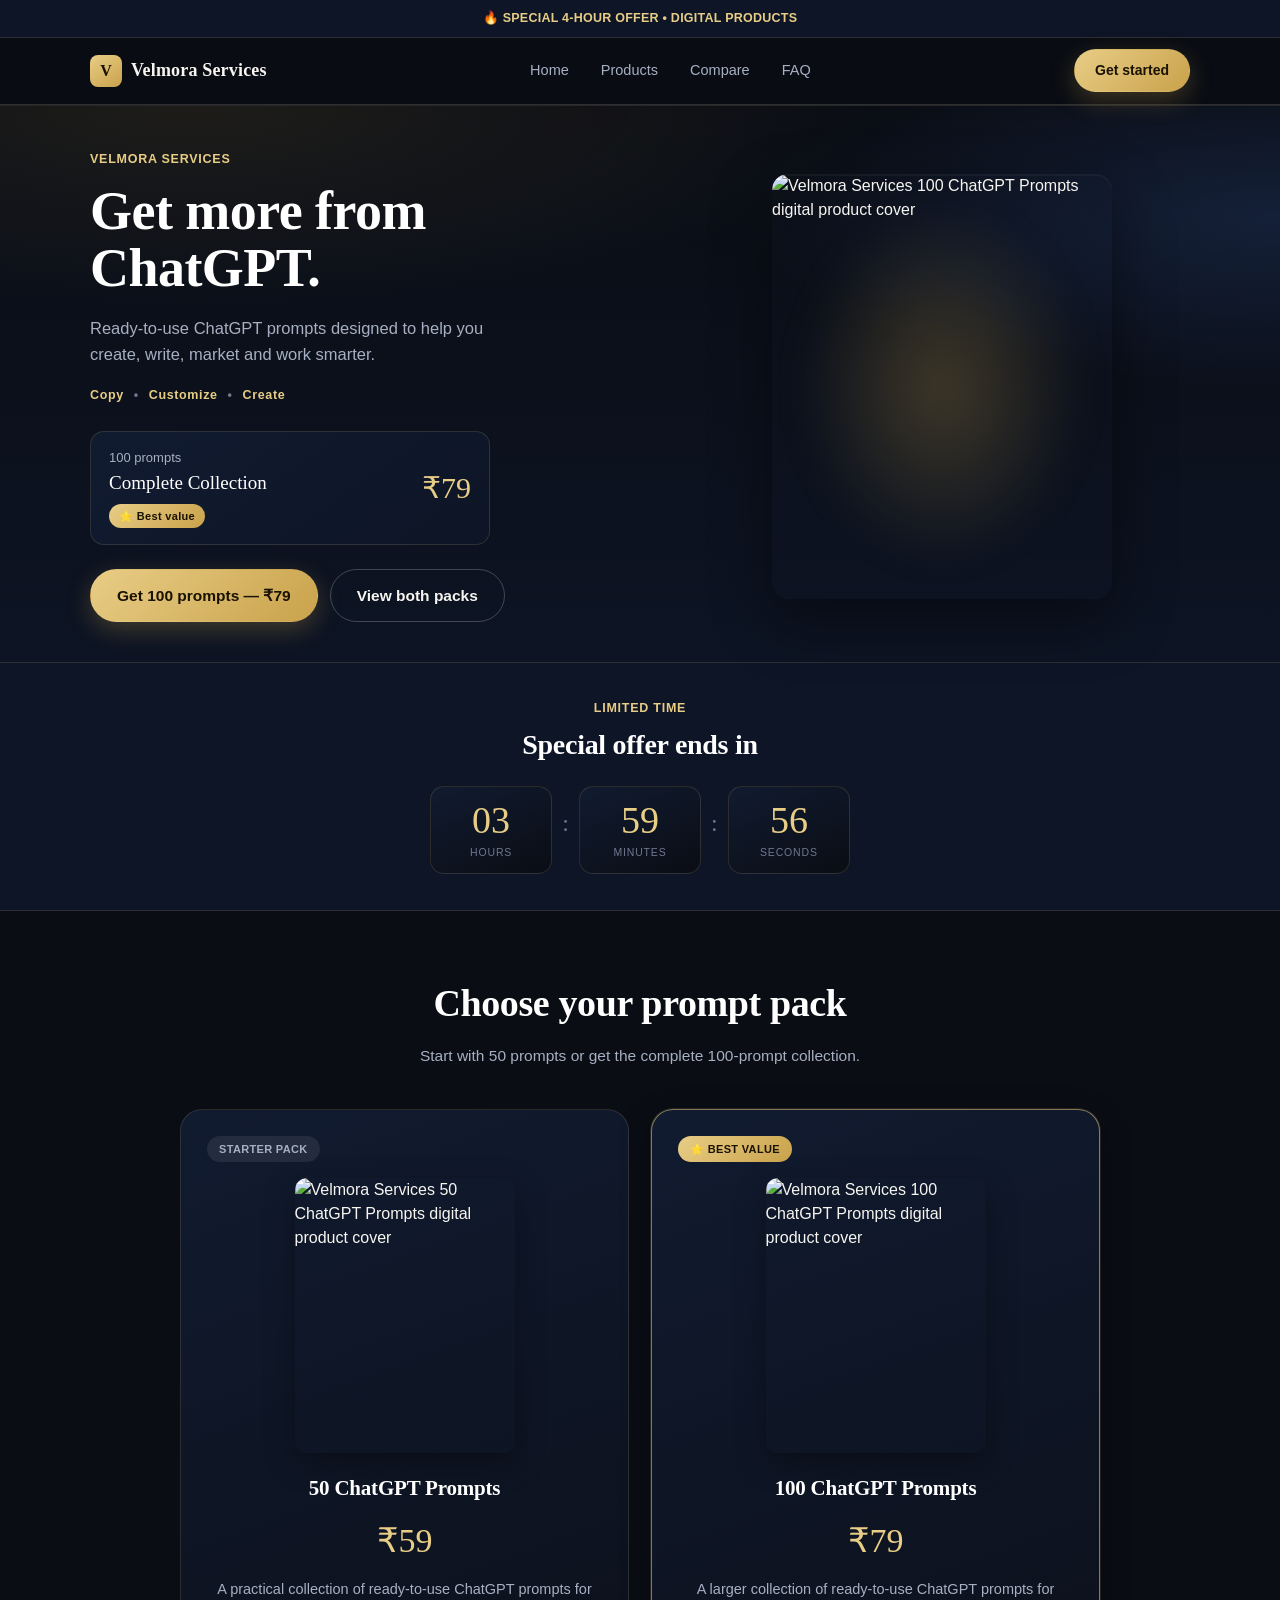
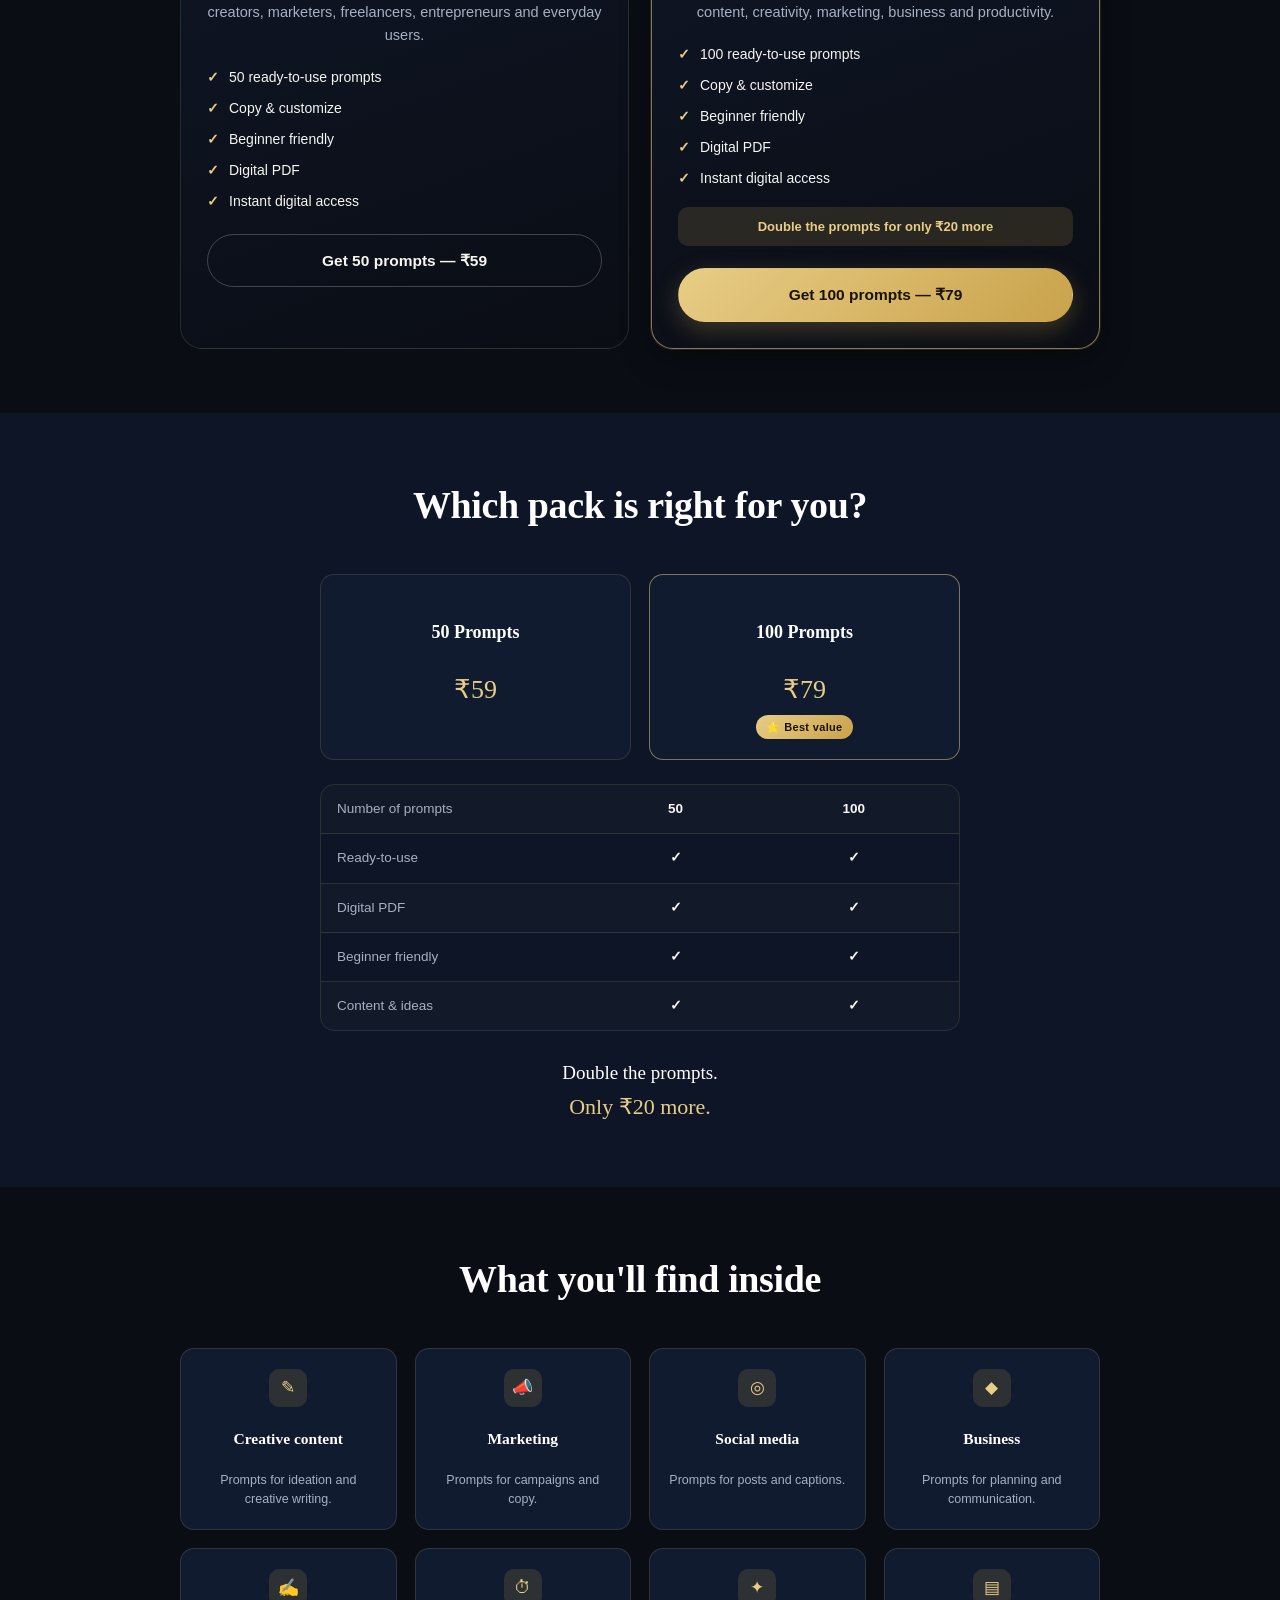
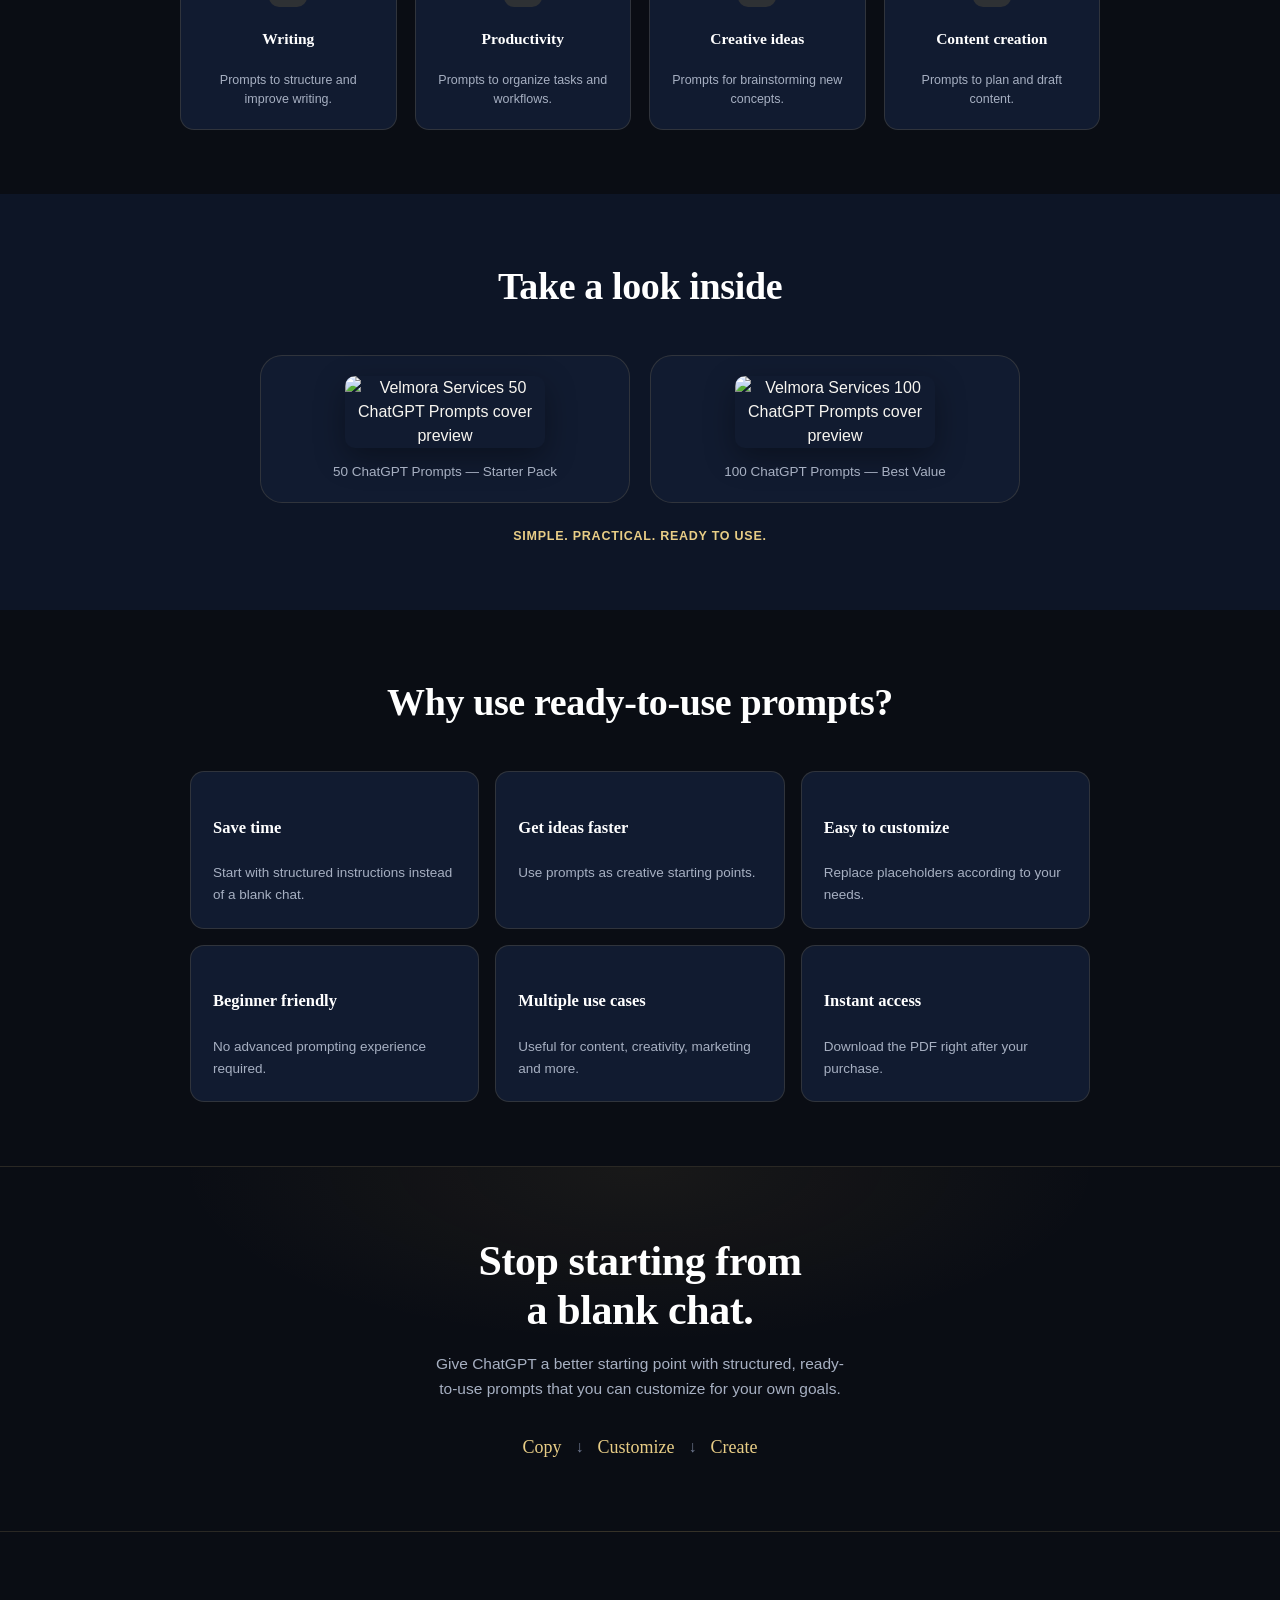
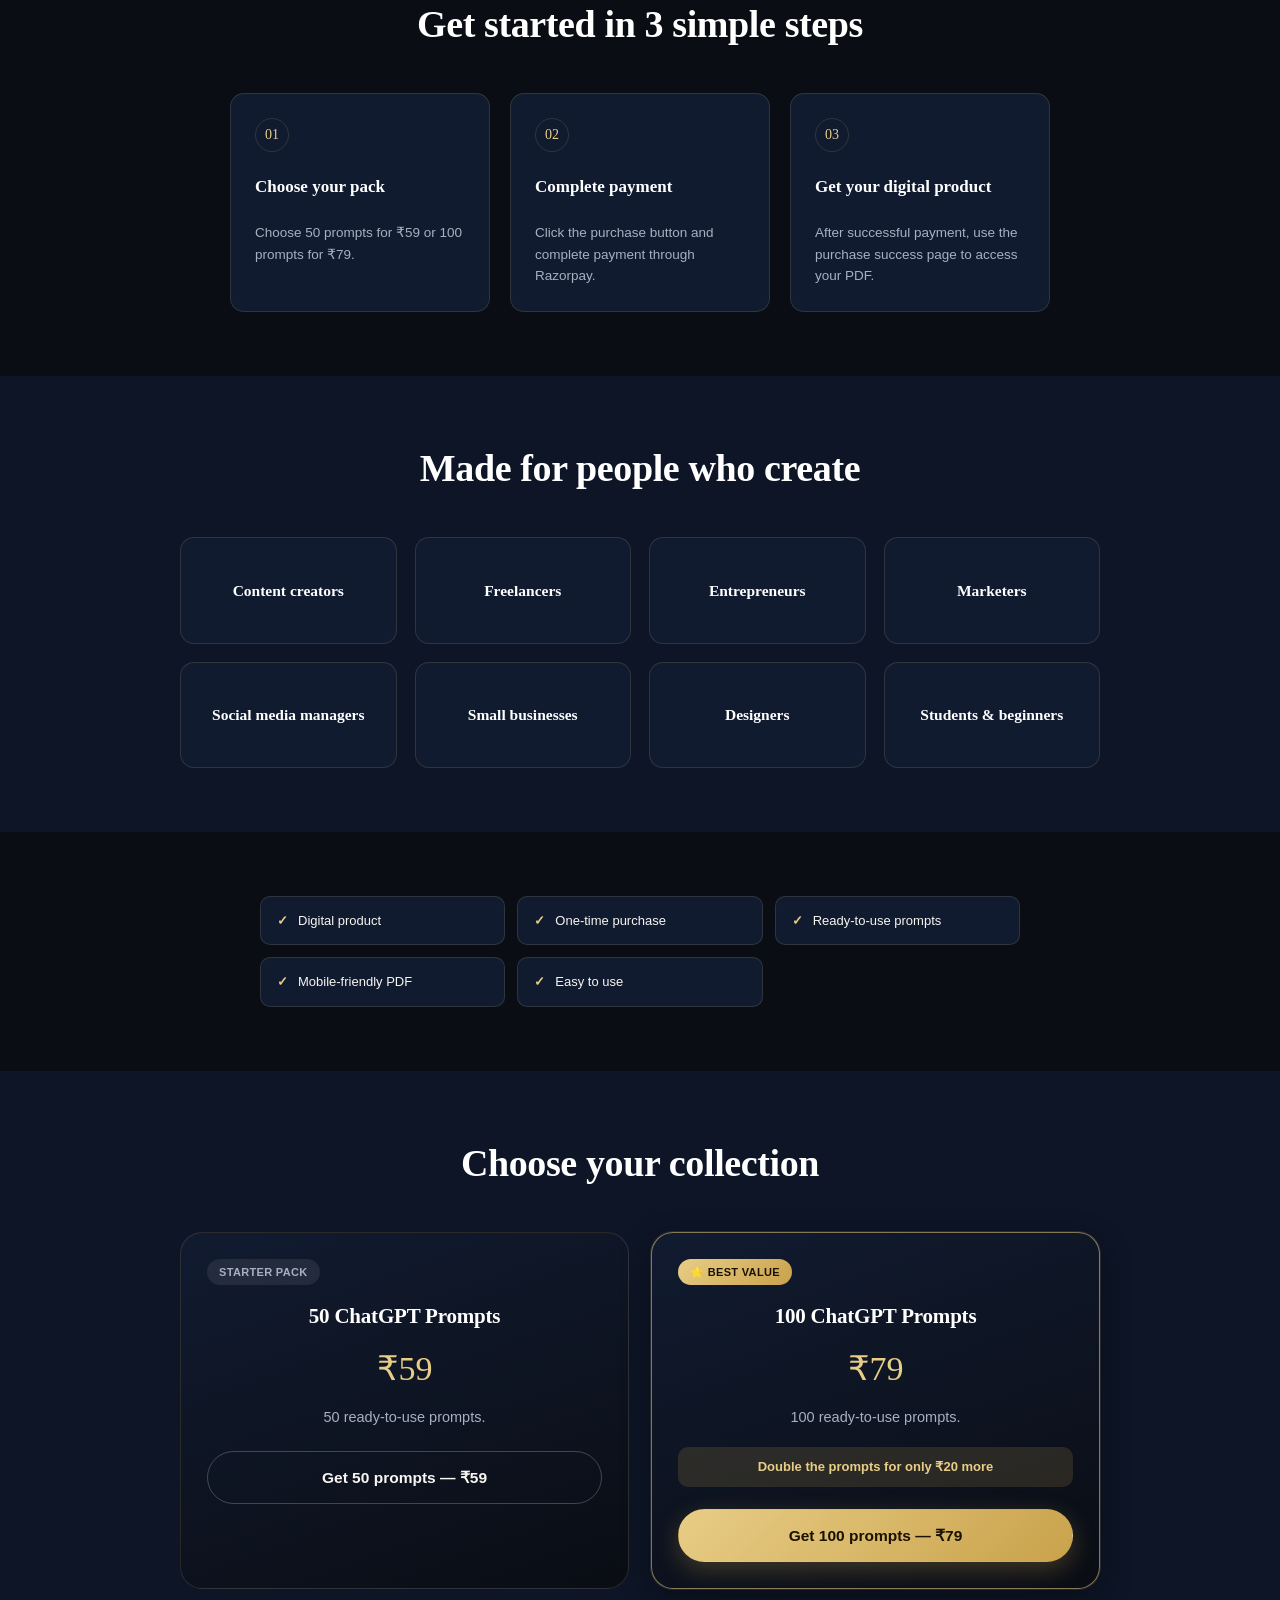
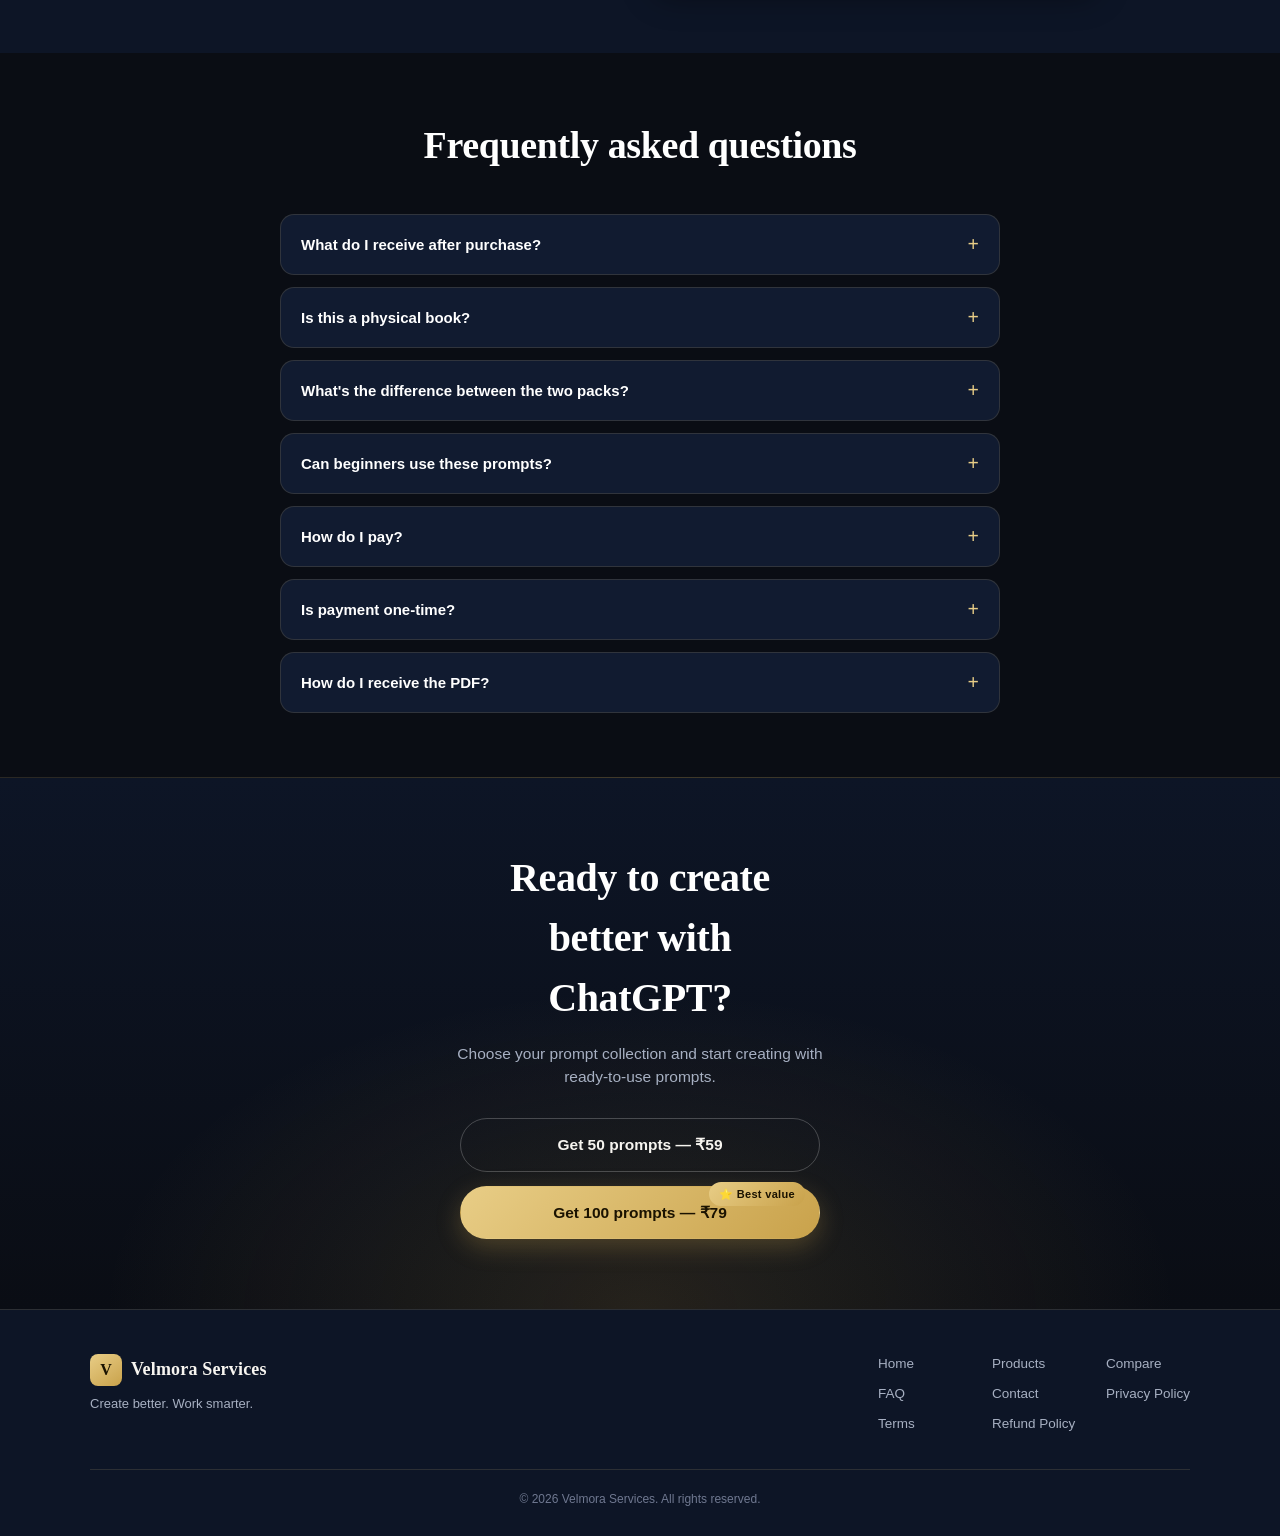
==== commit d6a36445: "Rename thankyou-100 (1).html to thankyou-100.html" ====
--- a/thankyou-100.html
+++ b/thankyou-100.html
@@ -23,9 +23,9 @@
   background:radial-gradient(80% 50% at 50% 0%, rgba(201,162,75,.10), transparent 60%), var(--ink);
   color:var(--paper); font-family:var(--sans); line-height:1.5; min-height:100vh;
   -webkit-font-smoothing:antialiased;
-  opacity:0; transition:opacity .25s ease;
-}
-body.ready{ opacity:1; }
+}
+.container{ opacity:0; transition:opacity .5s ease; }
+body.ready .container{ opacity:1; }
 img{max-width:100%;display:block;}
 a{color:inherit;text-decoration:none;}
 .container{ width:100%; max-width:640px; margin:0 auto; padding:0 20px; }
@@ -121,9 +121,107 @@
   .check-path{ animation:none; stroke-dashoffset:0; }
 }
 a:focus-visible, button:focus-visible{ outline:2px solid var(--gold-2); outline-offset:2px; }
+
+/* ============================================================
+   FULL-SCREEN SUCCESS OVERLAY (plays once on load, then reveals page)
+   ============================================================ */
+.success-overlay{
+  position:fixed; inset:0; z-index:999;
+  display:flex; align-items:center; justify-content:center;
+  background:
+    radial-gradient(60% 60% at 50% 40%, rgba(201,162,75,.20), transparent 70%),
+    var(--ink);
+  overflow:hidden;
+  transition:opacity .5s ease, visibility .5s ease;
+}
+.success-overlay.hide{ opacity:0; visibility:hidden; pointer-events:none; }
+
+.overlay-content{
+  position:relative;
+  text-align:center;
+  z-index:2;
+}
+.overlay-ring{
+  width:120px;height:120px;
+  margin:0 auto;
+  border-radius:50%;
+  background:linear-gradient(145deg,var(--gold-2),var(--gold));
+  display:flex;align-items:center;justify-content:center;
+  box-shadow:0 0 0 0 rgba(201,162,75,.45);
+  transform:scale(0);
+  animation:overlayPop .5s cubic-bezier(.2,1.5,.4,1) .15s forwards,
+            overlayPulse 1.1s ease-out .65s;
+}
+@keyframes overlayPop{ to{ transform:scale(1); } }
+@keyframes overlayPulse{
+  0%{ box-shadow:0 0 0 0 rgba(201,162,75,.45); }
+  100%{ box-shadow:0 0 0 34px rgba(201,162,75,0); }
+}
+.overlay-ring svg{ width:58px; height:58px; }
+.overlay-ring .check-path{
+  stroke-dasharray:28; stroke-dashoffset:28;
+  animation:overlayDraw .45s ease .55s forwards;
+}
+@keyframes overlayDraw{ to{ stroke-dashoffset:0; } }
+
+.overlay-text{
+  margin-top:26px;
+  font-family:var(--serif);
+  font-size:22px;
+  color:var(--white);
+  opacity:0;
+  animation:overlayFadeUp .5s ease .8s forwards;
+}
+.overlay-sub{
+  margin-top:8px;
+  font-size:13.5px;
+  color:var(--muted);
+  opacity:0;
+  animation:overlayFadeUp .5s ease .95s forwards;
+}
+@keyframes overlayFadeUp{
+  from{ opacity:0; transform:translateY(8px); }
+  to{ opacity:1; transform:translateY(0); }
+}
+
+.confetti-piece{
+  position:absolute;
+  top:-10px;
+  width:8px;height:14px;
+  opacity:0;
+  border-radius:2px;
+  animation-name:confettiFall;
+  animation-timing-function:cubic-bezier(.3,.6,.4,1);
+  animation-fill-mode:forwards;
+}
+@keyframes confettiFall{
+  0%{ opacity:0; transform:translateY(0) rotate(0deg); }
+  8%{ opacity:1; }
+  100%{ opacity:0; transform:translateY(105vh) rotate(540deg); }
+}
+
+@media (prefers-reduced-motion: reduce){
+  .success-overlay{ transition:none; }
+  .overlay-ring, .overlay-ring .check-path, .overlay-text, .overlay-sub{ animation:none !important; opacity:1 !important; transform:none !important; }
+  .confetti-piece{ display:none; }
+}
+
 </style>
 </head>
 <body>
+
+<div class="success-overlay" id="successOverlay">
+  <div class="overlay-content">
+    <div class="overlay-ring">
+      <svg viewBox="0 0 24 24" fill="none" xmlns="http://www.w3.org/2000/svg">
+        <path class="check-path" d="M5 13L9.5 17.5L19 7" stroke="#1a1200" stroke-width="2.8" stroke-linecap="round" stroke-linejoin="round"/>
+      </svg>
+    </div>
+    <div class="overlay-text">Payment Successful</div>
+    <div class="overlay-sub">Preparing your download…</div>
+  </div>
+</div>
+
 
 <div class="brand"><span class="brand-mark">V</span>Velmora Services</div>
 
@@ -202,7 +300,28 @@
   document.getElementById('supportLink').setAttribute('href', 'mailto:' + SUPPORT_EMAIL);
   document.getElementById('supportLink').textContent = SUPPORT_EMAIL;
 
-  document.body.classList.add('ready');
+  /* ---------- Confetti burst ---------- */
+  function launchConfetti(){
+    var colors = ['#e8cd86', '#c9a24b', '#ffffff', '#a7b0c2'];
+    var overlay = document.getElementById('successOverlay');
+    var count = window.innerWidth < 480 ? 26 : 42;
+    for(var i = 0; i < count; i++){
+      var piece = document.createElement('div');
+      piece.className = 'confetti-piece';
+      piece.style.left = (Math.random() * 100) + 'vw';
+      piece.style.background = colors[Math.floor(Math.random() * colors.length)];
+      piece.style.animationDuration = (1.6 + Math.random() * 1.1) + 's';
+      piece.style.animationDelay = (Math.random() * 0.5) + 's';
+      overlay.appendChild(piece);
+    }
+  }
+
+  launchConfetti();
+
+  setTimeout(function(){
+    document.getElementById('successOverlay').classList.add('hide');
+    document.body.classList.add('ready');
+  }, 1900);
 })();
 </script>
 
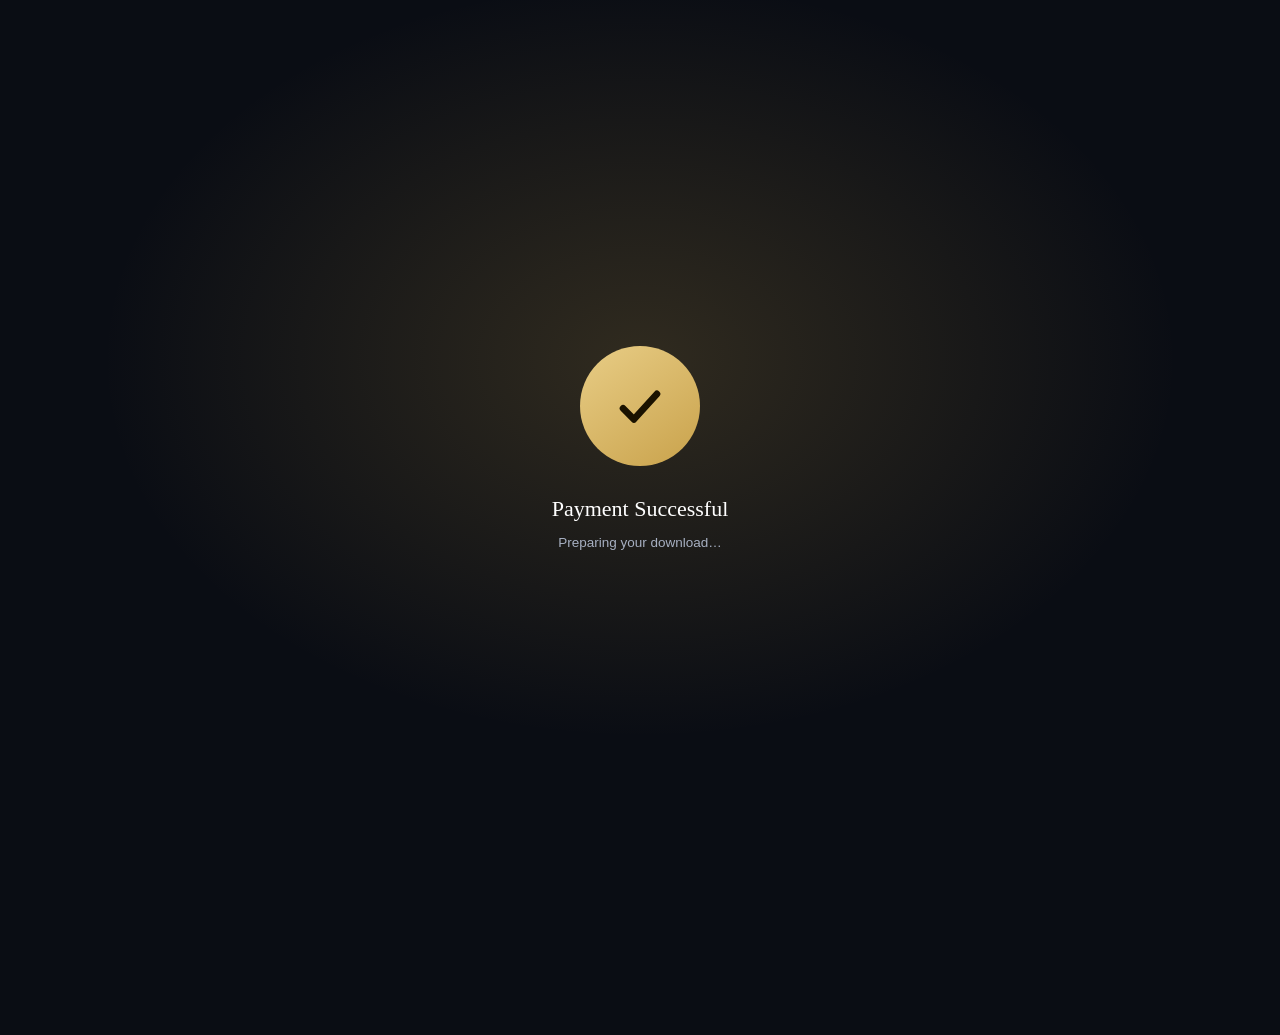
==== commit d1382197: "Update thankyou-100.html" ====
--- a/thankyou-100.html
+++ b/thankyou-100.html
@@ -291,11 +291,6 @@
     }
   }
 
-  if(!hasValidIntent()){
-    window.location.replace(HOME_URL);
-    return;
-  }
-
   document.getElementById('download100').setAttribute('href', DOWNLOAD_100_URL);
   document.getElementById('supportLink').setAttribute('href', 'mailto:' + SUPPORT_EMAIL);
   document.getElementById('supportLink').textContent = SUPPORT_EMAIL;
